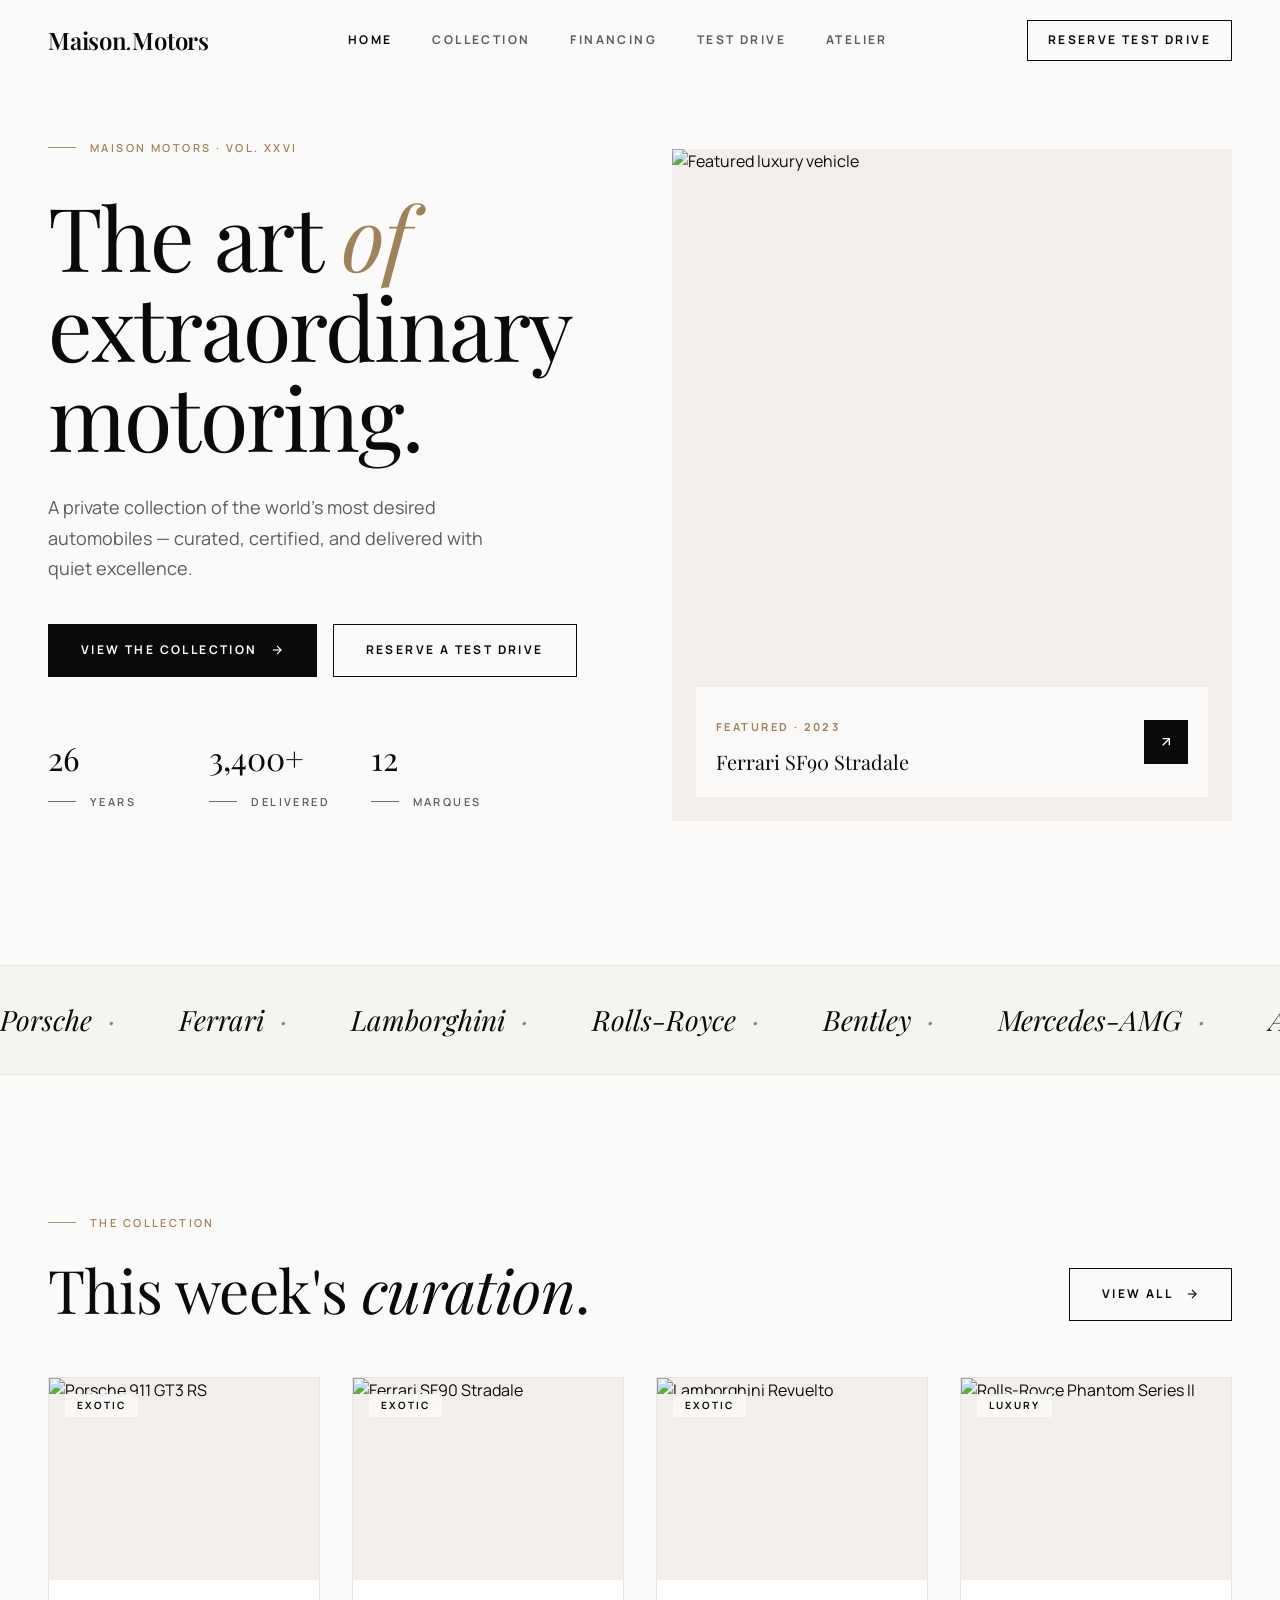
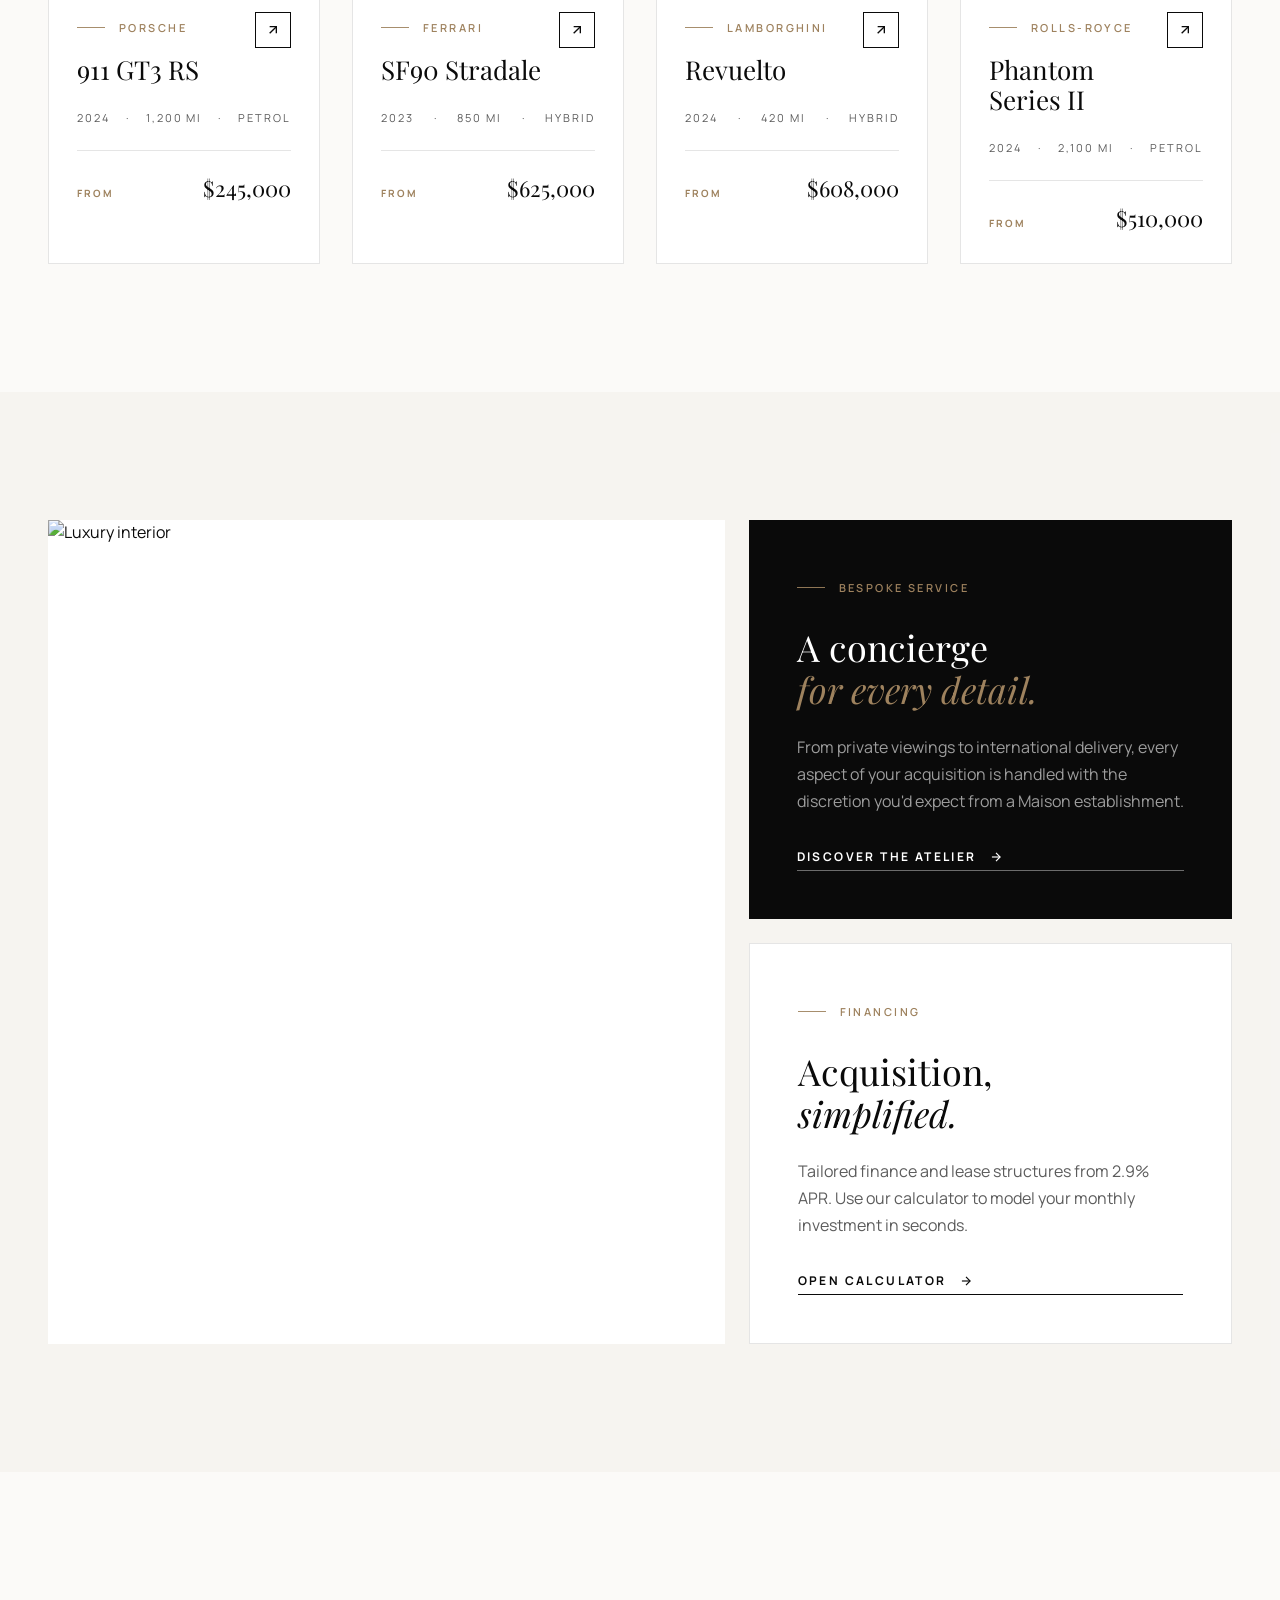
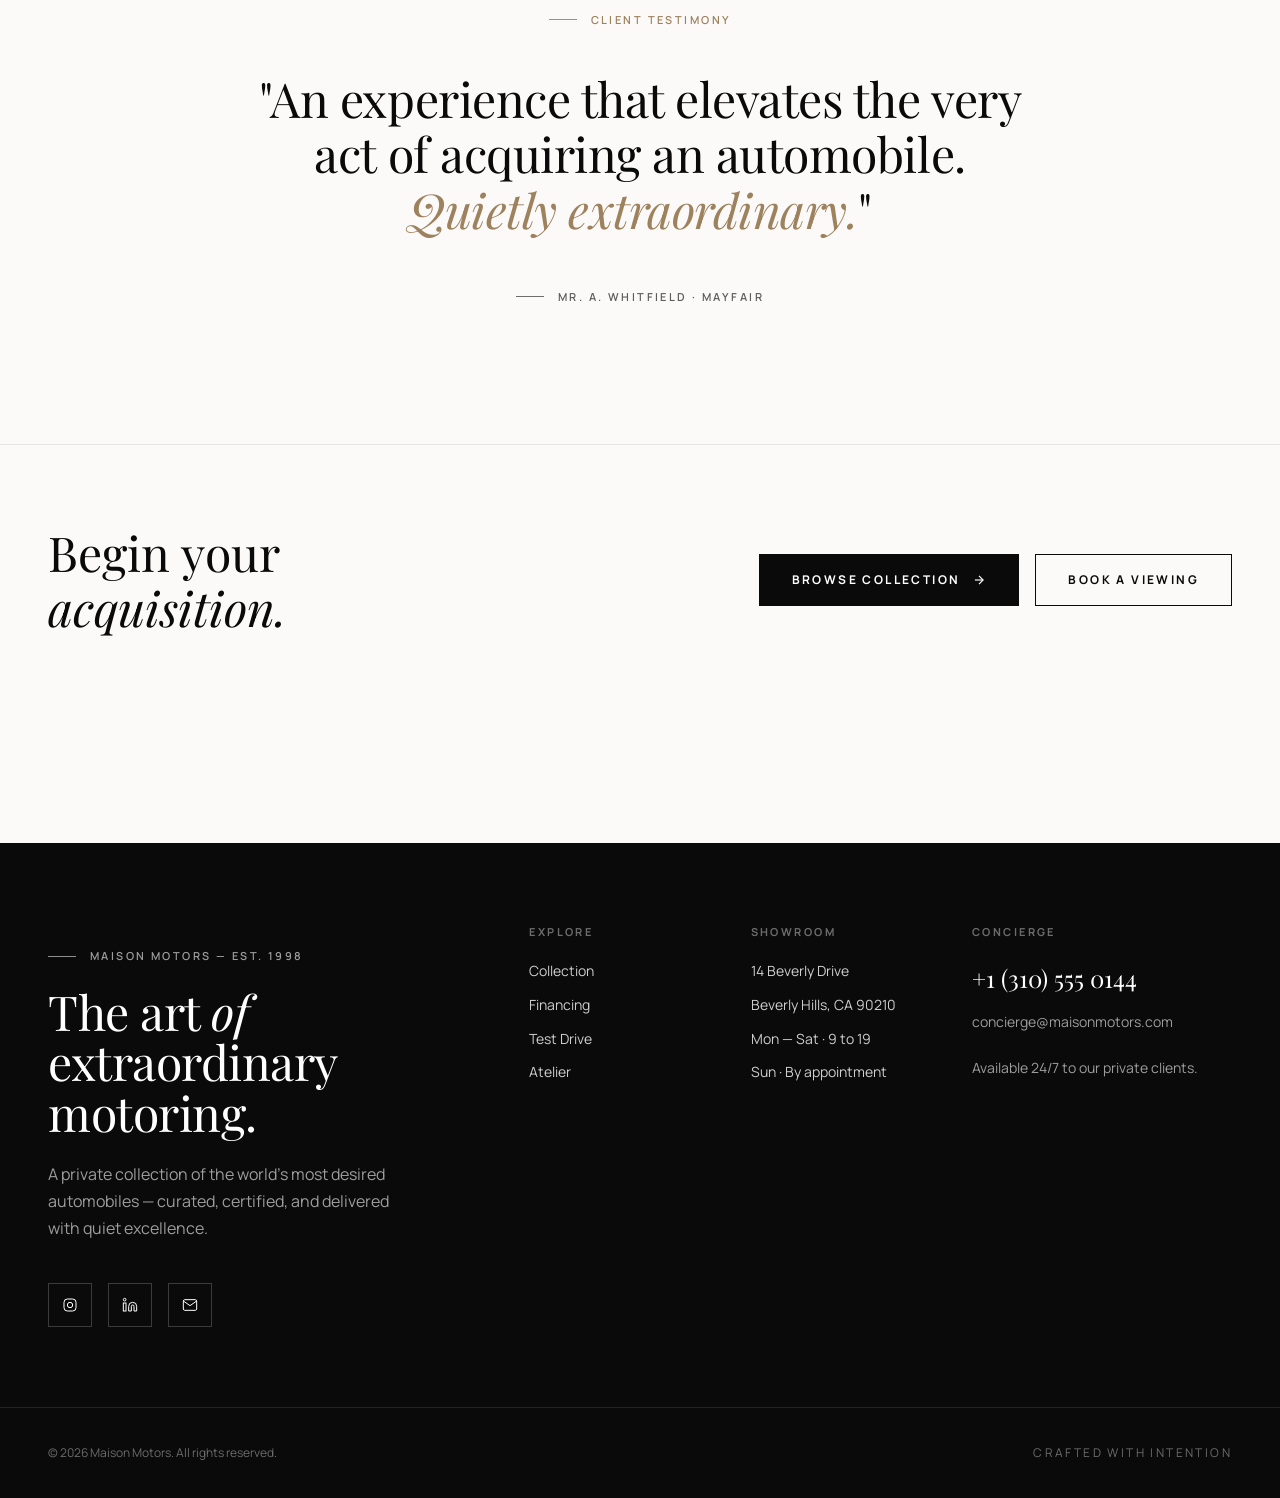
==== index.html @ 7e0abbc5 "First Commit" ====
<!DOCTYPE html>
<html lang="en">
<head>
  <meta charset="UTF-8" />
  <meta name="viewport" content="width=device-width, initial-scale=1.0" />
  <title>Maison Motors — The Art of Extraordinary Motoring</title>
  <meta name="description" content="A private collection of the world's most desired automobiles — curated, certified, and delivered with quiet excellence." />
  <link rel="stylesheet" href="css/common.css" />
  <link rel="stylesheet" href="css/index.css" />
</head>
<body>
  <div id="site-header"></div>

  <main>
    <!-- HERO -->
    <section class="hero">
      <div class="container hero-grid">
        <div class="hero-copy fade-up">
          <p class="overline">Maison Motors · Vol. XXVI</p>
          <h1 class="hero-title">
            The art <span class="italic-em gold">of</span><br />
            extraordinary motoring.
          </h1>
          <p class="hero-lede">
            A private collection of the world's most desired automobiles —
            curated, certified, and delivered with quiet excellence.
          </p>
          <div class="hero-ctas">
            <a href="inventory.html" class="btn btn-primary">
              View The Collection
              <svg class="icon" viewBox="0 0 24 24" fill="none" stroke="currentColor" stroke-width="2"><line x1="5" y1="12" x2="19" y2="12"/><polyline points="12 5 19 12 12 19"/></svg>
            </a>
            <a href="test-drive.html" class="btn btn-secondary">Reserve A Test Drive</a>
          </div>
          <div class="hero-stats">
            <div><p class="stat-num">26</p><p class="overline muted">Years</p></div>
            <div><p class="stat-num">3,400+</p><p class="overline muted">Delivered</p></div>
            <div><p class="stat-num">12</p><p class="overline muted">Marques</p></div>
          </div>
        </div>

        <div class="hero-image fade-up delay-2">
          <img src="https://static.prod-images.emergentagent.com/jobs/6d76a550-a766-4da0-8c9f-1d3a87264e0e/images/db12b4335703f26da9d36a92ace97304d3ba98a1797018edaa51eabf65cd7b14.png" alt="Featured luxury vehicle" />
          <div class="hero-image-card" id="hero-card"><!-- injected by JS --></div>
        </div>
      </div>
    </section>

    <!-- BRAND MARQUEE -->
    <section class="marquee">
      <div class="marquee-track" id="marquee-track"><!-- injected --></div>
    </section>

    <!-- FEATURED COLLECTION -->
    <section class="section featured-section">
      <div class="container">
        <div class="section-head">
          <div>
            <p class="overline">The Collection</p>
            <h2 class="section-title">This week's <span class="italic-em">curation</span>.</h2>
          </div>
          <a href="inventory.html" class="btn btn-secondary">
            View All
            <svg class="icon" viewBox="0 0 24 24" fill="none" stroke="currentColor" stroke-width="2"><line x1="5" y1="12" x2="19" y2="12"/><polyline points="12 5 19 12 12 19"/></svg>
          </a>
        </div>
        <div class="featured-grid" id="featured-grid"><!-- injected --></div>
      </div>
    </section>

    <!-- BENTO -->
    <section class="section bento-section">
      <div class="container bento-grid">
        <div class="bento-image">
          <img src="https://static.prod-images.emergentagent.com/jobs/6d76a550-a766-4da0-8c9f-1d3a87264e0e/images/ef17fe167a96451d044252ddedcc6aec41df928806cc33a6acbf843c86e6b9ea.png" alt="Luxury interior" />
        </div>
        <div class="bento-card-dark">
          <p class="overline gold">Bespoke service</p>
          <h3>A concierge<br><span class="italic-em gold">for every detail.</span></h3>
          <p>From private viewings to international delivery, every aspect of your acquisition is handled with the discretion you'd expect from a Maison establishment.</p>
          <a href="about.html" class="btn-ghost-light">
            Discover the Atelier
            <svg style="width:14px;height:14px" viewBox="0 0 24 24" fill="none" stroke="currentColor" stroke-width="2"><line x1="5" y1="12" x2="19" y2="12"/><polyline points="12 5 19 12 12 19"/></svg>
          </a>
        </div>
        <div class="bento-card-light">
          <p class="overline">Financing</p>
          <h3>Acquisition,<br><span class="italic-em">simplified.</span></h3>
          <p>Tailored finance and lease structures from 2.9% APR. Use our calculator to model your monthly investment in seconds.</p>
          <a href="financing.html" class="btn-ghost-dark">
            Open Calculator
            <svg style="width:14px;height:14px" viewBox="0 0 24 24" fill="none" stroke="currentColor" stroke-width="2"><line x1="5" y1="12" x2="19" y2="12"/><polyline points="12 5 19 12 12 19"/></svg>
          </a>
        </div>
      </div>
    </section>

    <!-- TESTIMONIAL -->
    <section class="section testimonial-section">
      <div class="container testimonial-inner">
        <p class="overline">Client testimony</p>
        <blockquote>
          "An experience that elevates the very act of acquiring an automobile.
          <span class="italic-em gold">Quietly extraordinary.</span>"
        </blockquote>
        <p class="overline muted">Mr. A. Whitfield · Mayfair</p>
      </div>
    </section>

    <!-- CTA BAND -->
    <section class="cta-band">
      <div class="container cta-band-inner">
        <h3 class="cta-title">Begin your<br><span class="italic-em">acquisition.</span></h3>
        <div class="cta-actions">
          <a href="inventory.html" class="btn btn-primary">Browse Collection
            <svg class="icon" viewBox="0 0 24 24" fill="none" stroke="currentColor" stroke-width="2"><line x1="5" y1="12" x2="19" y2="12"/><polyline points="12 5 19 12 12 19"/></svg>
          </a>
          <a href="test-drive.html" class="btn btn-secondary">Book A Viewing</a>
        </div>
      </div>
    </section>
  </main>

  <div id="site-footer"></div>

  <script src="js/data.js"></script>
  <script src="js/common.js"></script>
  <script src="js/index.js"></script>
</body>
</html>
---- css/common.css ----
/* ============================================================
   MAISON MOTORS — common.css
   Shared: reset, typography, header, footer, buttons, cards, toast
   ============================================================ */

@import url('https://fonts.googleapis.com/css2?family=Playfair+Display:ital,wght@0,400;0,600;0,700;0,800;1,400;1,600;1,700&family=Manrope:wght@300;400;500;600;700&display=swap');

:root {
  --bg: #FBFAF8;
  --bg-2: #F2EFEA;
  --ink: #0A0A0A;
  --ink-2: #5C5C5C;
  --muted: #999999;
  --line: #E5E5E5;
  --gold: #9E825E;
  --gold-hover: #836A49;
  --white: #FFFFFF;
}

*, *::before, *::after { box-sizing: border-box; }
html, body { margin: 0; padding: 0; }
html { scroll-behavior: smooth; }

body {
  background: var(--bg);
  color: var(--ink);
  font-family: 'Manrope', system-ui, -apple-system, sans-serif;
  font-size: 16px;
  line-height: 1.55;
  -webkit-font-smoothing: antialiased;
  -moz-osx-font-smoothing: grayscale;
  min-height: 100vh;
}

img { max-width: 100%; display: block; }
a { color: inherit; text-decoration: none; }
button { font-family: inherit; cursor: pointer; border: 0; background: none; }
input, select, textarea { font-family: inherit; }

::selection { background: var(--ink); color: var(--bg); }

/* ---------- Typography helpers ---------- */
.font-display { font-family: 'Playfair Display', Georgia, serif; }
.italic-em { font-style: italic; font-weight: 400; }
.gold { color: var(--gold); }
.overline {
  display: inline-flex;
  align-items: center;
  gap: 14px;
  font-size: 11px;
  font-weight: 600;
  letter-spacing: 0.22em;
  text-transform: uppercase;
  color: var(--gold);
}
.overline::before {
  content: "";
  display: inline-block;
  width: 28px;
  height: 1px;
  background: currentColor;
  flex-shrink: 0;
  opacity: 0.9;
}
.overline.muted { color: var(--ink-2); }
.overline.no-rule::before { display: none; }

/* ---------- Layout container ---------- */
.container {
  max-width: 1280px;
  margin: 0 auto;
  padding: 0 24px;
}
@media (min-width: 640px) { .container { padding: 0 40px; } }
@media (min-width: 1024px) { .container { padding: 0 48px; } }

main {
  padding-top: 80px;
  min-height: calc(100vh - 80px);
}

/* ---------- Buttons ---------- */
.btn {
  display: inline-flex;
  align-items: center;
  justify-content: center;
  gap: 12px;
  padding: 16px 32px;
  font-size: 12px;
  font-weight: 700;
  text-transform: uppercase;
  letter-spacing: 0.2em;
  border: 1px solid var(--ink);
  border-radius: 0;
  transition: all 0.4s cubic-bezier(0.16, 1, 0.3, 1);
  cursor: pointer;
}
.btn-primary {
  background: var(--ink);
  color: #fff;
}
.btn-primary:hover {
  background: #1A1A1A;
  transform: translateY(-2px);
}
.btn-secondary {
  background: transparent;
  color: var(--ink);
}
.btn-secondary:hover {
  background: var(--ink);
  color: #fff;
}
.btn-ghost-light {
  display: inline-flex;
  align-items: center;
  gap: 12px;
  font-size: 12px;
  font-weight: 700;
  text-transform: uppercase;
  letter-spacing: 0.2em;
  border-bottom: 1px solid rgba(255,255,255,0.4);
  padding-bottom: 4px;
  color: #fff;
  transition: all 0.4s ease;
}
.btn-ghost-light:hover { border-color: var(--gold); color: var(--gold); }
.btn-ghost-dark {
  display: inline-flex;
  align-items: center;
  gap: 12px;
  font-size: 12px;
  font-weight: 700;
  text-transform: uppercase;
  letter-spacing: 0.2em;
  border-bottom: 1px solid var(--ink);
  padding-bottom: 4px;
  transition: all 0.4s ease;
}
.btn-ghost-dark:hover { color: var(--gold); border-color: var(--gold); }
.btn .icon { width: 14px; height: 14px; }
.btn-block { width: 100%; }

/* ---------- Header ---------- */
.site-header {
  position: fixed;
  top: 0; left: 0; right: 0;
  z-index: 50;
  transition: all 0.5s ease;
  background: transparent;
}
.site-header.scrolled {
  background: rgba(251, 250, 248, 0.85);
  backdrop-filter: blur(20px);
  -webkit-backdrop-filter: blur(20px);
  border-bottom: 1px solid var(--line);
}
.header-inner {
  max-width: 1280px;
  margin: 0 auto;
  padding: 20px 24px;
  display: flex;
  align-items: center;
  justify-content: space-between;
}
@media (min-width: 640px) { .header-inner { padding: 20px 40px; } }
@media (min-width: 1024px) { .header-inner { padding: 20px 48px; } }
.brand {
  font-family: 'Playfair Display', serif;
  font-size: 24px;
  font-weight: 600;
  letter-spacing: -0.01em;
  color: var(--ink);
}
.brand .dot { font-style: italic; font-weight: 400; }
.nav {
  display: none;
  align-items: center;
  gap: 40px;
}
@media (min-width: 1024px) { .nav { display: flex; } }
.nav a {
  font-size: 12px;
  font-weight: 700;
  text-transform: uppercase;
  letter-spacing: 0.2em;
  color: var(--ink-2);
  transition: color 0.3s ease;
}
.nav a:hover, .nav a.active { color: var(--ink); }
.header-actions { display: flex; align-items: center; gap: 16px; }
.header-cta {
  display: none;
  font-size: 12px;
  font-weight: 700;
  text-transform: uppercase;
  letter-spacing: 0.2em;
  border: 1px solid var(--ink);
  padding: 10px 20px;
  color: var(--ink);
  transition: all 0.4s ease;
}
.header-cta:hover { background: var(--ink); color: #fff; }
@media (min-width: 768px) { .header-cta { display: inline-flex; } }
.menu-toggle {
  display: inline-flex;
  align-items: center;
  justify-content: center;
  width: 40px; height: 40px;
  color: var(--ink);
}
@media (min-width: 1024px) { .menu-toggle { display: none; } }
.menu-toggle svg { width: 22px; height: 22px; }

/* mobile drawer */
.mobile-drawer {
  max-height: 0;
  overflow: hidden;
  transition: max-height 0.5s ease;
  background: var(--bg);
}
.mobile-drawer.open { max-height: 400px; border-top: 1px solid var(--line); }
.mobile-drawer .nav-mobile {
  padding: 24px;
  display: flex;
  flex-direction: column;
  gap: 20px;
}
.mobile-drawer .nav-mobile a {
  font-size: 13px;
  font-weight: 700;
  text-transform: uppercase;
  letter-spacing: 0.2em;
  color: var(--ink-2);
}
.mobile-drawer .nav-mobile a.active { color: var(--ink); }

/* ---------- Footer ---------- */
.site-footer {
  background: var(--ink);
  color: #fff;
  margin-top: 128px;
}
.footer-grid {
  max-width: 1280px;
  margin: 0 auto;
  padding: 80px 24px;
  display: grid;
  grid-template-columns: 1fr;
  gap: 48px;
}
@media (min-width: 640px) { .footer-grid { padding: 80px 40px; } }
@media (min-width: 1024px) {
  .footer-grid {
    grid-template-columns: 5fr 2fr 2fr 3fr;
    padding: 80px 48px;
    gap: 48px;
  }
}
.footer-brand h3 {
  font-family: 'Playfair Display', serif;
  font-size: clamp(32px, 4vw, 48px);
  margin: 20px 0 0;
  line-height: 1.05;
  font-weight: 400;
  letter-spacing: -0.01em;
}
.footer-brand p {
  color: rgba(255,255,255,0.6);
  margin: 24px 0 0;
  max-width: 360px;
  line-height: 1.7;
}
.socials { display: flex; gap: 16px; margin-top: 40px; }
.social {
  width: 44px; height: 44px;
  border: 1px solid rgba(255,255,255,0.2);
  display: inline-flex; align-items: center; justify-content: center;
  transition: all 0.4s ease;
  color: #fff;
}
.social:hover { background: #fff; color: var(--ink); }
.social svg { width: 16px; height: 16px; }
.footer-col p.label {
  font-size: 11px; font-weight: 700;
  text-transform: uppercase; letter-spacing: 0.22em;
  color: rgba(255,255,255,0.4);
  margin: 0 0 20px;
}
.footer-col ul { list-style: none; padding: 0; margin: 0; display: flex; flex-direction: column; gap: 12px; font-size: 14px; color: rgba(255,255,255,0.8); }
.footer-col ul a:hover { color: var(--gold); }
.footer-concierge .number {
  font-family: 'Playfair Display', serif;
  font-size: 24px;
  margin: 20px 0 8px;
  font-weight: 400;
}
.footer-concierge .email { color: rgba(255,255,255,0.6); font-size: 14px; }
.footer-concierge .note { color: rgba(255,255,255,0.6); font-size: 14px; margin-top: 24px; }
.footer-bottom {
  border-top: 1px solid rgba(255,255,255,0.1);
}
.footer-bottom .inner {
  max-width: 1280px;
  margin: 0 auto;
  padding: 24px 24px;
  display: flex; flex-direction: column; align-items: center;
  gap: 12px;
  font-size: 12px; color: rgba(255,255,255,0.4);
}
@media (min-width: 768px) {
  .footer-bottom .inner { flex-direction: row; justify-content: space-between; padding: 24px 48px; }
}
.footer-bottom .upper { letter-spacing: 0.2em; text-transform: uppercase; }

/* ---------- Vehicle card (used on home + inventory + related) ---------- */
.v-card {
  display: block;
  background: #fff;
  border: 1px solid var(--line);
  transition: all 0.5s ease;
  color: var(--ink);
}
.v-card:hover { border-color: var(--ink); }
.v-card .img-wrap {
  position: relative;
  overflow: hidden;
  aspect-ratio: 4/3;
  background: var(--bg-2);
}
.v-card .img-wrap img {
  width: 100%; height: 100%;
  object-fit: cover;
  transition: transform 0.7s cubic-bezier(0.16,1,0.3,1);
}
.v-card:hover .img-wrap img { transform: scale(1.05); }
.v-card .tier-tag {
  position: absolute; top: 16px; left: 16px;
  background: rgba(251,250,248,0.9);
  backdrop-filter: blur(8px);
  padding: 4px 12px;
  font-size: 10px; font-weight: 700;
  letter-spacing: 0.2em; text-transform: uppercase;
  color: var(--ink);
}
.v-card .body { padding: 24px; }
@media (min-width: 640px) { .v-card .body { padding: 28px; } }
.v-card .top-row { display: flex; justify-content: space-between; align-items: flex-start; gap: 16px; }
.v-card .name {
  font-family: 'Playfair Display', serif;
  font-size: 24px;
  margin: 8px 0 0;
  line-height: 1.15;
  font-weight: 400;
}
@media (min-width: 640px) { .v-card .name { font-size: 26px; } }
.v-card .arrow-btn {
  width: 36px; height: 36px;
  border: 1px solid var(--ink);
  display: inline-flex; align-items: center; justify-content: center;
  flex-shrink: 0; margin-top: 4px;
  transition: all 0.4s ease;
}
.v-card .arrow-btn svg { width: 16px; height: 16px; }
.v-card:hover .arrow-btn { background: var(--ink); color: #fff; }
.v-card .meta {
  margin-top: 24px;
  display: flex; align-items: center; justify-content: space-between;
  font-size: 11px; text-transform: uppercase; letter-spacing: 0.18em;
  color: var(--ink-2);
}
.v-card .price-row {
  margin-top: 24px; padding-top: 20px;
  border-top: 1px solid var(--line);
  display: flex; align-items: baseline; justify-content: space-between;
}
.v-card .price-row .from {
  font-size: 10px; font-weight: 700;
  letter-spacing: 0.2em; text-transform: uppercase;
  color: var(--gold);
}
.v-card .price-row .price {
  font-family: 'Playfair Display', serif;
  font-size: 22px; color: var(--ink);
  font-weight: 400;
}

/* ---------- Toast (custom sonner-like) ---------- */
.toasts {
  position: fixed;
  right: 24px; bottom: 24px;
  z-index: 9999;
  display: flex; flex-direction: column; gap: 12px;
  pointer-events: none;
}
.toast {
  background: var(--ink);
  color: #fff;
  border: 1px solid var(--ink);
  padding: 16px 20px;
  font-size: 14px;
  letter-spacing: 0.02em;
  min-width: 280px;
  max-width: 380px;
  box-shadow: 0 18px 40px rgba(10,10,10,0.18);
  pointer-events: auto;
  animation: toastIn 0.45s cubic-bezier(0.16,1,0.3,1);
  display: flex; gap: 12px; align-items: flex-start;
}
.toast.error { background: #1A1A1A; border-color: #B23A3A; }
.toast .dot {
  width: 8px; height: 8px;
  background: var(--gold);
  margin-top: 7px;
  flex-shrink: 0;
}
.toast.error .dot { background: #E25656; }
.toast.leaving { animation: toastOut 0.35s ease forwards; }
@keyframes toastIn { from { transform: translateY(20px); opacity: 0; } to { transform: translateY(0); opacity: 1; } }
@keyframes toastOut { to { transform: translateY(20px); opacity: 0; } }

/* ---------- Animations ---------- */
.fade-up { animation: fadeUp 0.9s cubic-bezier(0.16,1,0.3,1) both; }
.fade-up.delay-1 { animation-delay: 0.15s; }
.fade-up.delay-2 { animation-delay: 0.3s; }
@keyframes fadeUp { from { opacity: 0; transform: translateY(24px); } to { opacity: 1; transform: translateY(0); } }

/* ---------- Form atoms ---------- */
.field { display: flex; flex-direction: column; gap: 4px; }
.field label {
  font-size: 10px; font-weight: 700;
  letter-spacing: 0.22em; text-transform: uppercase;
  color: var(--ink-2);
  margin-bottom: 4px;
}
.field input[type="text"],
.field input[type="email"],
.field input[type="tel"],
.field input[type="date"],
.field select,
.field textarea {
  width: 100%;
  background: transparent;
  border: 0;
  border-bottom: 2px solid var(--line);
  border-radius: 0;
  padding: 0 0 14px;
  height: 56px;
  font-size: 18px;
  font-weight: 500;
  color: var(--ink);
  outline: none;
  transition: border-color 0.3s ease;
  appearance: none;
  -webkit-appearance: none;
}
.field textarea { height: auto; min-height: 84px; resize: vertical; padding-top: 14px; }
.field input:focus,
.field select:focus,
.field textarea:focus { border-bottom-color: var(--ink); }
.field input::placeholder, .field textarea::placeholder { color: var(--muted); }
.field select {
  background-image: url("data:image/svg+xml;utf8,<svg xmlns='http://www.w3.org/2000/svg' width='14' height='14' viewBox='0 0 24 24' fill='none' stroke='%230A0A0A' stroke-width='2'><polyline points='6 9 12 15 18 9'/></svg>");
  background-repeat: no-repeat;
  background-position: right 4px center;
  padding-right: 30px;
  cursor: pointer;
}

/* ---------- Marquee (used on home) ---------- */
.marquee {
  border-top: 1px solid var(--line);
  border-bottom: 1px solid var(--line);
  background: rgba(242,239,234,0.5);
  padding: 32px 0;
  overflow: hidden;
}
.marquee-track {
  display: flex;
  gap: 64px;
  animation: scroll 40s linear infinite;
  width: max-content;
}
.marquee-track span {
  font-family: 'Playfair Display', serif;
  font-style: italic;
  font-size: 28px;
  color: var(--ink);
  white-space: nowrap;
}
.marquee-track span .sep { color: var(--gold); margin-left: 16px; }
@keyframes scroll { from { transform: translateX(0); } to { transform: translateX(-50%); } }

/* utility */
.no-scrollbar::-webkit-scrollbar { display: none; }
.no-scrollbar { scrollbar-width: none; }
.sr-only {
  position: absolute; width: 1px; height: 1px; padding: 0; margin: -1px;
  overflow: hidden; clip: rect(0,0,0,0); white-space: nowrap; border: 0;
}
---- css/index.css ----
/* ============================================================
   index.css — Home page only
   ============================================================ */

.section { padding: 96px 0; }
@media (min-width: 640px) { .section { padding: 128px 0; } }

.section-head {
  display: flex;
  flex-direction: column;
  gap: 32px;
  margin-bottom: 56px;
}
@media (min-width: 1024px) {
  .section-head { flex-direction: row; align-items: flex-end; justify-content: space-between; }
}
.section-title {
  font-family: 'Playfair Display', serif;
  font-size: clamp(36px, 5vw, 60px);
  margin: 16px 0 0;
  line-height: 1.05;
  letter-spacing: -0.01em;
  font-weight: 400;
}

/* HERO */
.hero { padding: 48px 0 80px; }
@media (min-width: 640px) { .hero { padding: 48px 0 112px; } }
@media (min-width: 1024px) { .hero { padding: 48px 0 144px; } }

.hero-grid {
  display: grid;
  grid-template-columns: 1fr;
  gap: 40px;
  align-items: end;
}
@media (min-width: 1024px) {
  .hero-grid { grid-template-columns: 6fr 6fr; gap: 64px; }
}

.hero-title {
  font-family: 'Playfair Display', serif;
  font-size: clamp(44px, 7vw, 88px);
  line-height: 1.02;
  letter-spacing: -0.02em;
  margin: 24px 0 0;
  font-weight: 400;
}
.hero-lede {
  margin: 32px 0 0;
  font-size: 18px;
  color: var(--ink-2);
  max-width: 460px;
  line-height: 1.7;
}
.hero-ctas {
  display: flex;
  flex-wrap: wrap;
  gap: 16px;
  margin-top: 40px;
}
.hero-stats {
  margin-top: 56px;
  display: grid;
  grid-template-columns: repeat(3, 1fr);
  gap: 24px;
  max-width: 460px;
}
.stat-num {
  font-family: 'Playfair Display', serif;
  font-size: 32px;
  margin: 0;
  font-weight: 400;
}

.hero-image {
  position: relative;
  aspect-ratio: 5/6;
  overflow: hidden;
  background: var(--bg-2);
}
.hero-image > img {
  width: 100%; height: 100%;
  object-fit: cover;
}
.hero-image-card {
  position: absolute;
  bottom: 24px; left: 24px; right: 24px;
  background: rgba(251,250,248,0.92);
  backdrop-filter: blur(20px);
  -webkit-backdrop-filter: blur(20px);
  padding: 20px;
  display: flex;
  align-items: center;
  justify-content: space-between;
  gap: 16px;
}
.hero-image-card .ovl { font-size: 11px; font-weight: 700; letter-spacing: 0.22em; text-transform: uppercase; color: var(--gold); }
.hero-image-card .name { font-family: 'Playfair Display', serif; font-size: 20px; margin: 4px 0 0; font-weight: 400; }
.hero-image-card a {
  width: 44px; height: 44px;
  background: var(--ink); color: #fff;
  display: inline-flex; align-items: center; justify-content: center;
  transition: background 0.4s ease;
}
.hero-image-card a:hover { background: var(--gold); }
.hero-image-card a svg { width: 16px; height: 16px; }

/* FEATURED GRID */
.featured-grid {
  display: grid;
  grid-template-columns: 1fr;
  gap: 24px;
}
@media (min-width: 640px) { .featured-grid { grid-template-columns: 1fr 1fr; } }
@media (min-width: 1024px) { .featured-grid { grid-template-columns: repeat(4, 1fr); gap: 32px; } }

/* BENTO */
.bento-section { background: rgba(242,239,234,0.5); }
.bento-grid {
  display: grid;
  grid-template-columns: 1fr;
  gap: 24px;
}
@media (min-width: 1024px) {
  .bento-grid {
    grid-template-columns: 7fr 5fr;
    grid-auto-rows: minmax(260px, auto);
  }
  .bento-image { grid-row: 1 / span 2; }
}
.bento-image {
  aspect-ratio: 4/3;
  overflow: hidden;
  background: #fff;
}
@media (min-width: 1024px) { .bento-image { aspect-ratio: auto; height: 100%; } }
.bento-image img { width: 100%; height: 100%; object-fit: cover; }

.bento-card-dark, .bento-card-light {
  padding: 40px;
  display: flex; flex-direction: column; justify-content: center;
}
@media (min-width: 1024px) { .bento-card-dark, .bento-card-light { padding: 48px; } }
.bento-card-dark {
  background: var(--ink); color: #fff;
}
.bento-card-dark h3, .bento-card-light h3 {
  font-family: 'Playfair Display', serif;
  font-size: clamp(28px, 3vw, 36px);
  margin: 20px 0 0;
  line-height: 1.15;
  font-weight: 400;
}
.bento-card-dark p:not(.overline) { color: rgba(255,255,255,0.6); margin: 24px 0 32px; line-height: 1.7; }
.bento-card-light { background: #fff; border: 1px solid var(--line); }
.bento-card-light p:not(.overline) { color: var(--ink-2); margin: 24px 0 32px; line-height: 1.7; }

/* TESTIMONIAL */
.testimonial-inner { max-width: 880px; margin: 0 auto; text-align: center; }
.testimonial-inner blockquote {
  font-family: 'Playfair Display', serif;
  font-size: clamp(28px, 4vw, 48px);
  line-height: 1.15;
  letter-spacing: -0.01em;
  margin: 32px 0 40px;
  font-weight: 400;
}

/* CTA BAND */
.cta-band { border-top: 1px solid var(--line); padding: 80px 0; }
.cta-band-inner {
  display: flex;
  flex-direction: column;
  gap: 32px;
  align-items: flex-start;
}
@media (min-width: 1024px) {
  .cta-band-inner { flex-direction: row; align-items: center; justify-content: space-between; }
}
.cta-title {
  font-family: 'Playfair Display', serif;
  font-size: clamp(28px, 4vw, 48px);
  line-height: 1.15;
  margin: 0;
  font-weight: 400;
}
.cta-actions { display: flex; flex-wrap: wrap; gap: 16px; }
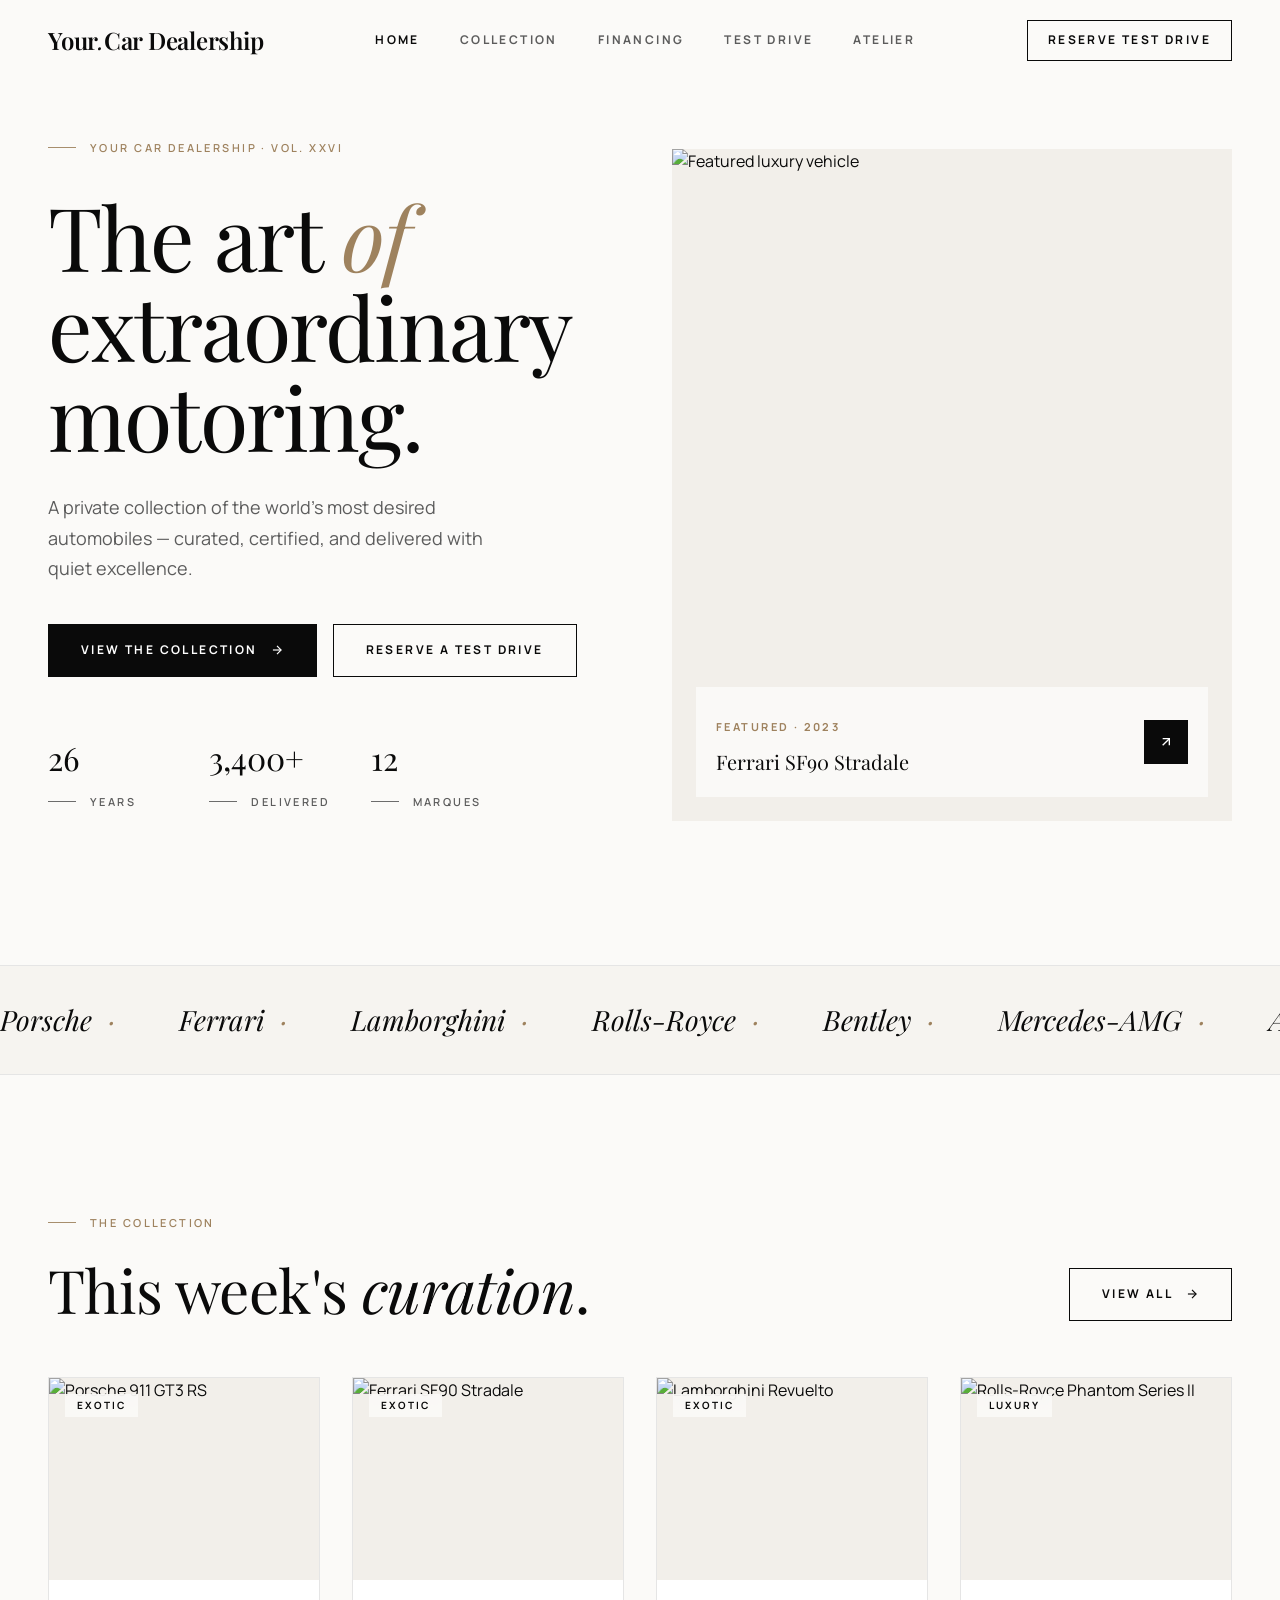
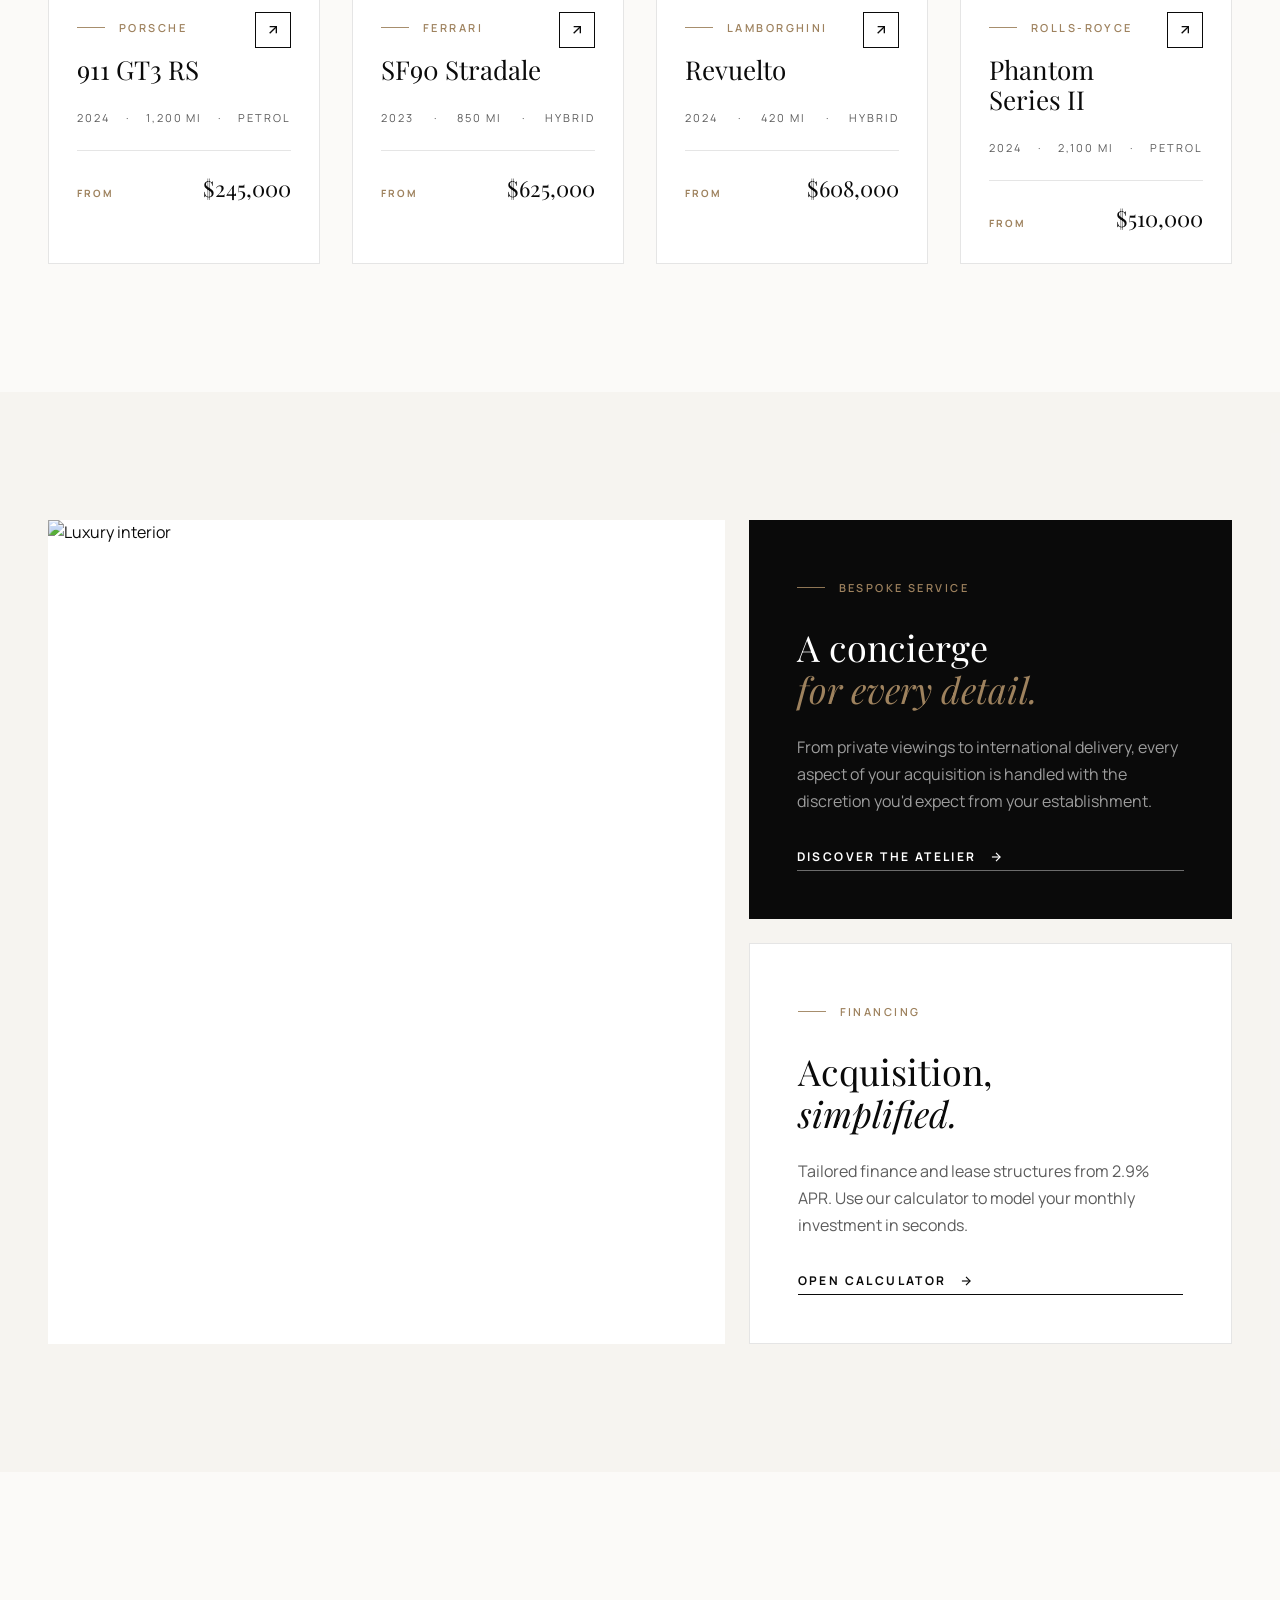
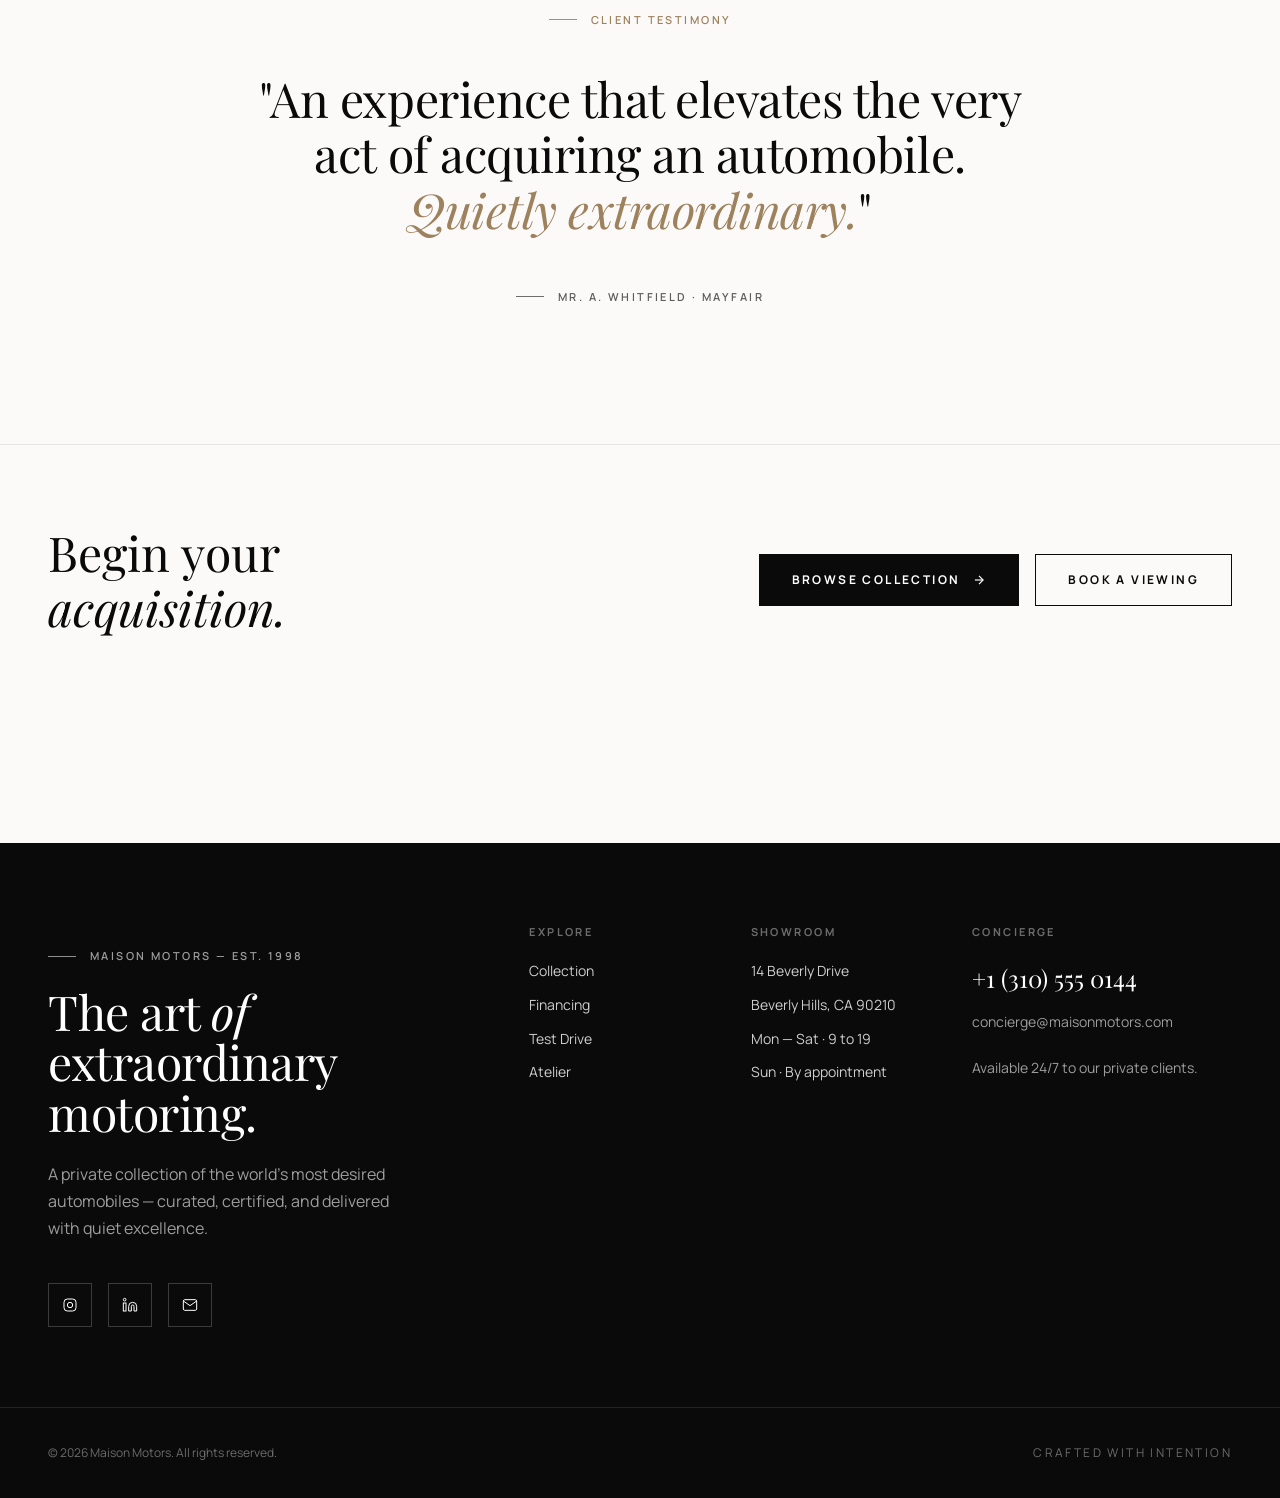
==== commit 74bf3bb6: "personilizing changes" ====
--- a/index.html
+++ b/index.html
@@ -3,7 +3,7 @@
 <head>
   <meta charset="UTF-8" />
   <meta name="viewport" content="width=device-width, initial-scale=1.0" />
-  <title>Maison Motors — The Art of Extraordinary Motoring</title>
+  <title>Your Car Dealership — The Art of Extraordinary Motoring</title>
   <meta name="description" content="A private collection of the world's most desired automobiles — curated, certified, and delivered with quiet excellence." />
   <link rel="stylesheet" href="css/common.css" />
   <link rel="stylesheet" href="css/index.css" />
@@ -16,7 +16,7 @@
     <section class="hero">
       <div class="container hero-grid">
         <div class="hero-copy fade-up">
-          <p class="overline">Maison Motors · Vol. XXVI</p>
+          <p class="overline">Your Car Dealership · Vol. XXVI</p>
           <h1 class="hero-title">
             The art <span class="italic-em gold">of</span><br />
             extraordinary motoring.
@@ -77,7 +77,7 @@
         <div class="bento-card-dark">
           <p class="overline gold">Bespoke service</p>
           <h3>A concierge<br><span class="italic-em gold">for every detail.</span></h3>
-          <p>From private viewings to international delivery, every aspect of your acquisition is handled with the discretion you'd expect from a Maison establishment.</p>
+          <p>From private viewings to international delivery, every aspect of your acquisition is handled with the discretion you'd expect from your establishment.</p>
           <a href="about.html" class="btn-ghost-light">
             Discover the Atelier
             <svg style="width:14px;height:14px" viewBox="0 0 24 24" fill="none" stroke="currentColor" stroke-width="2"><line x1="5" y1="12" x2="19" y2="12"/><polyline points="12 5 19 12 12 19"/></svg>
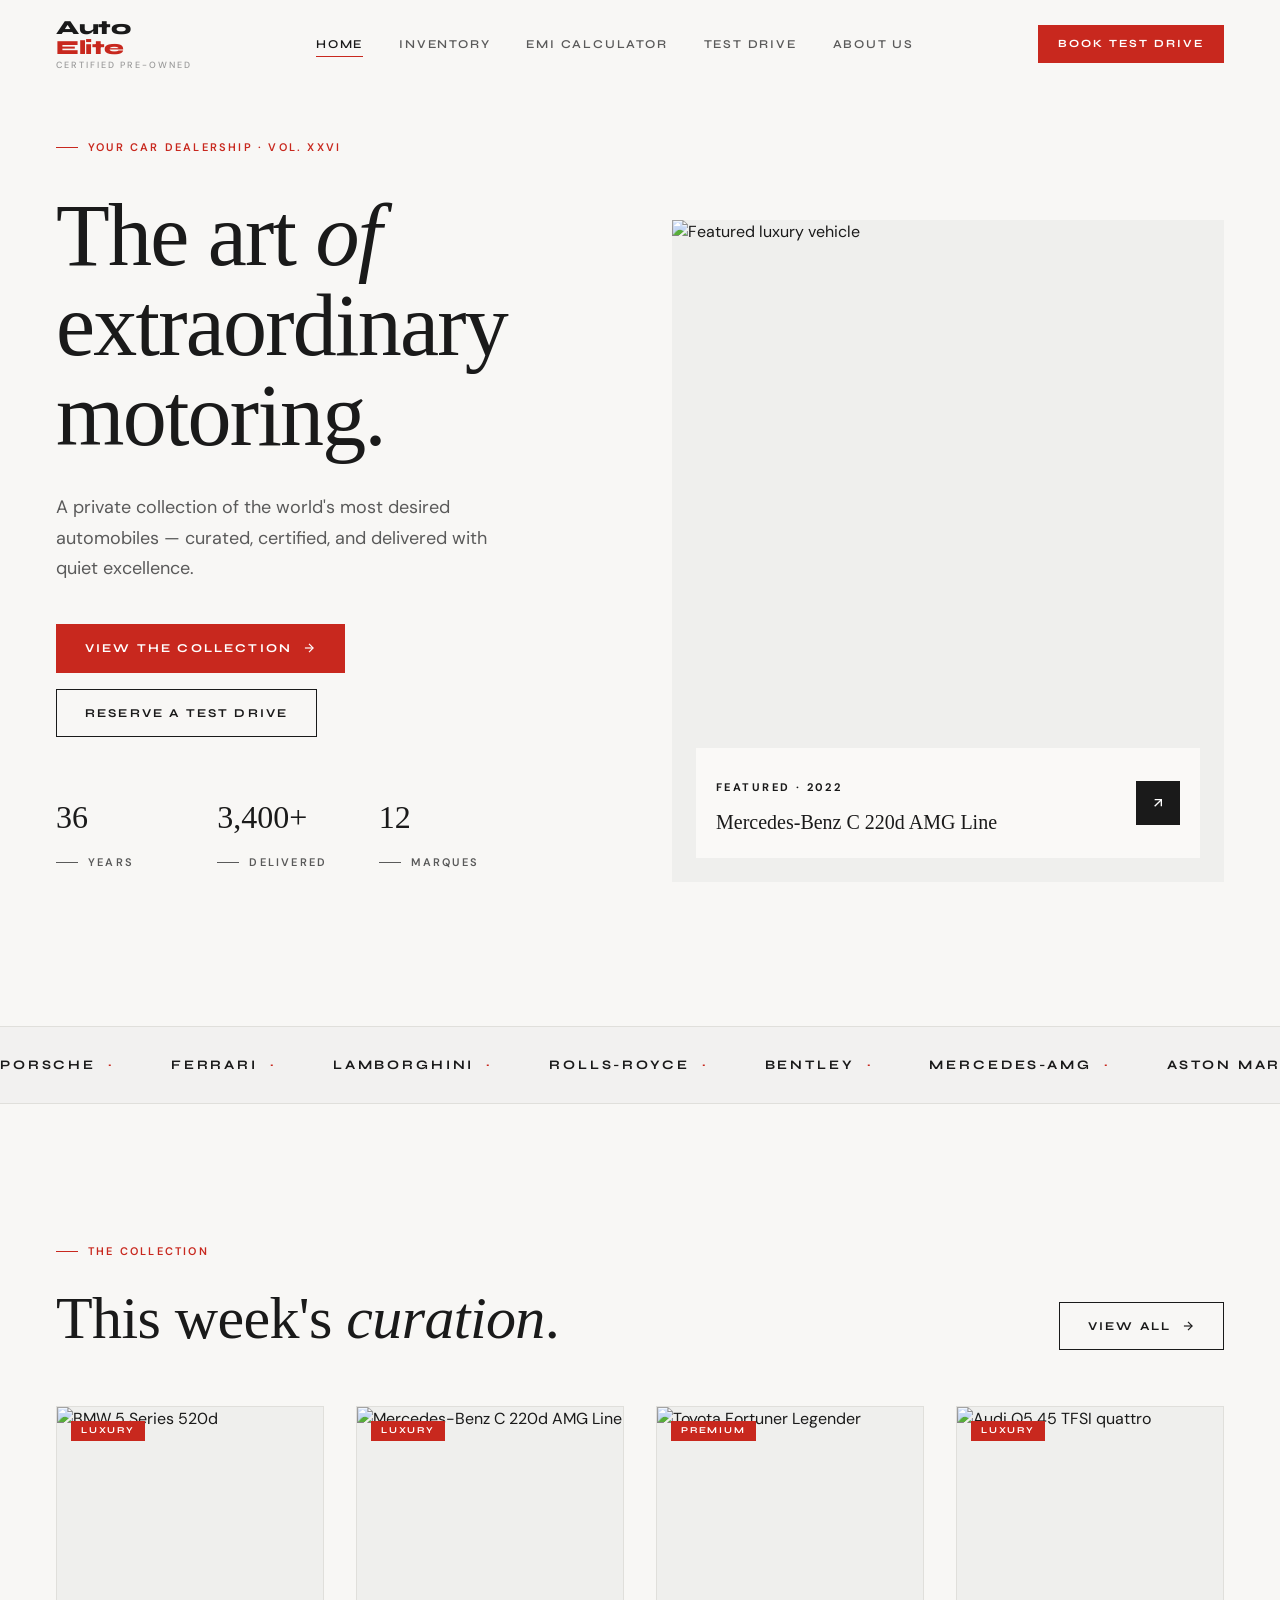
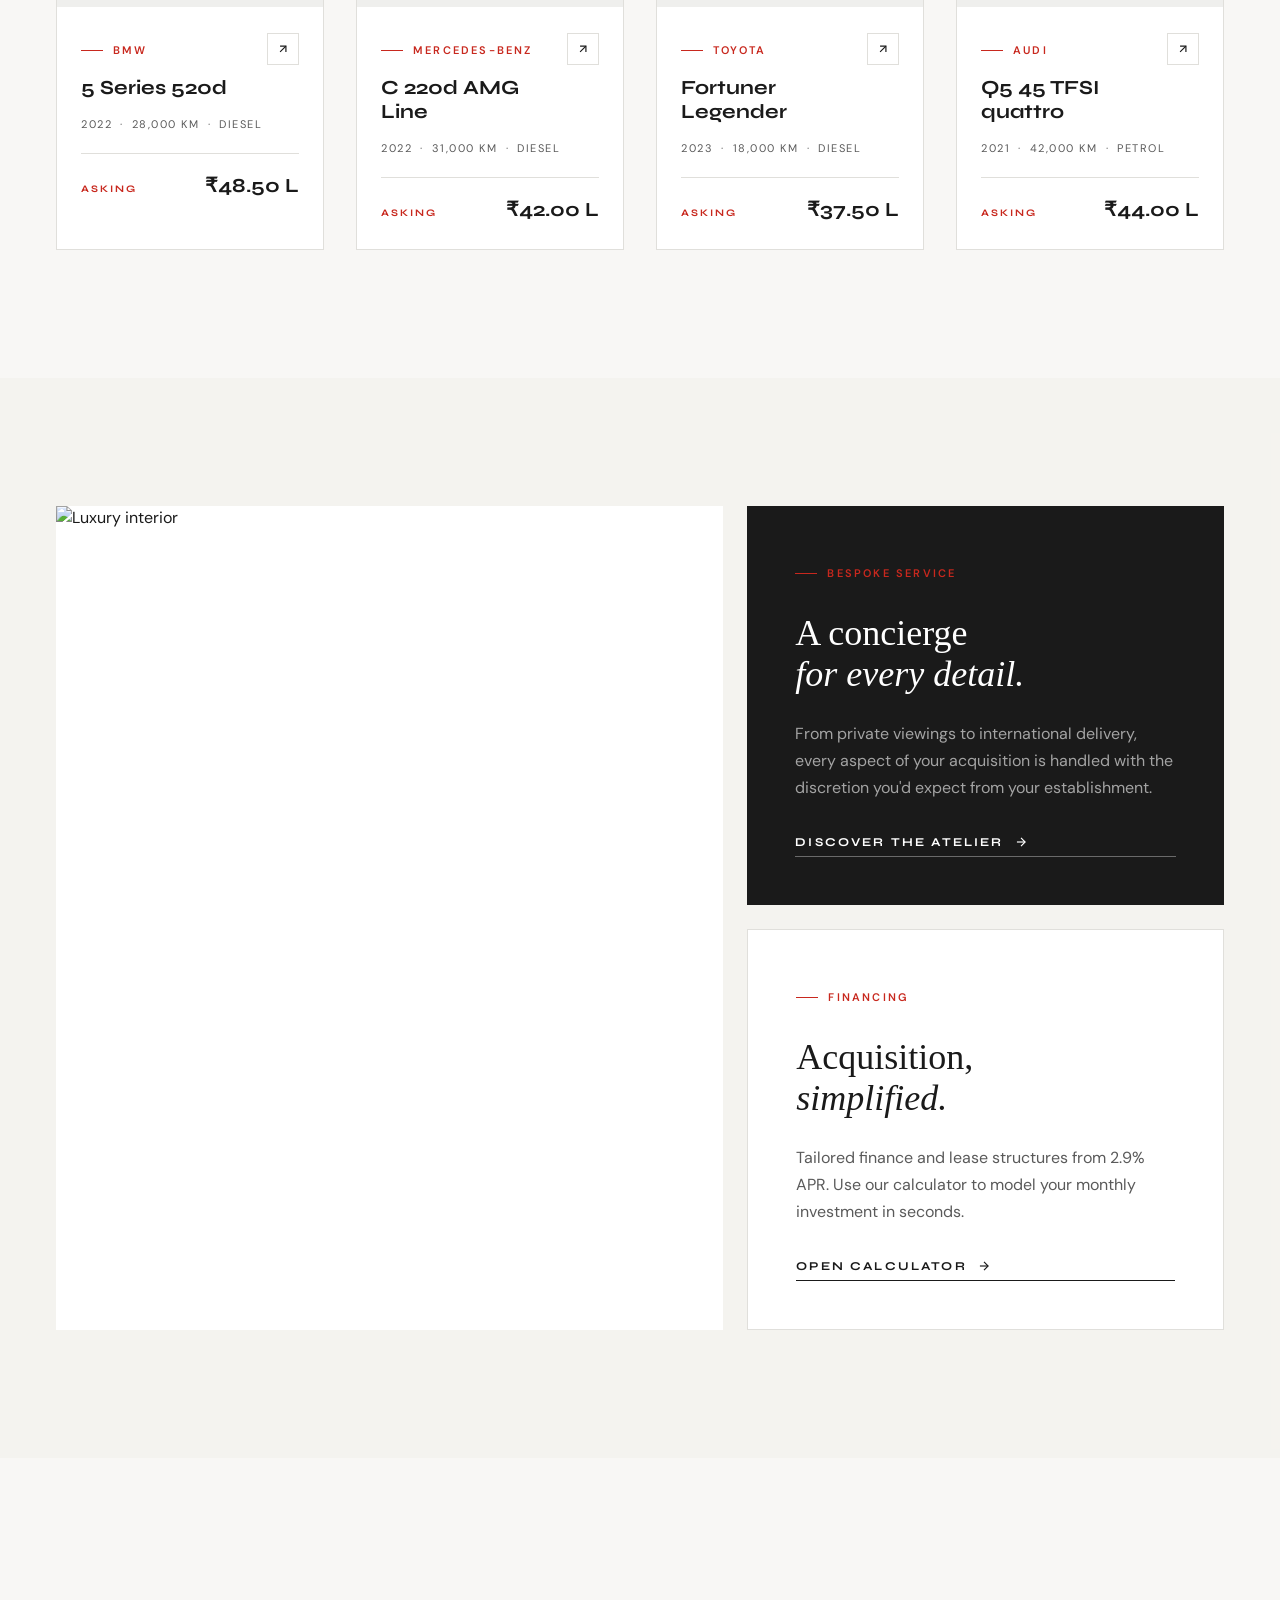
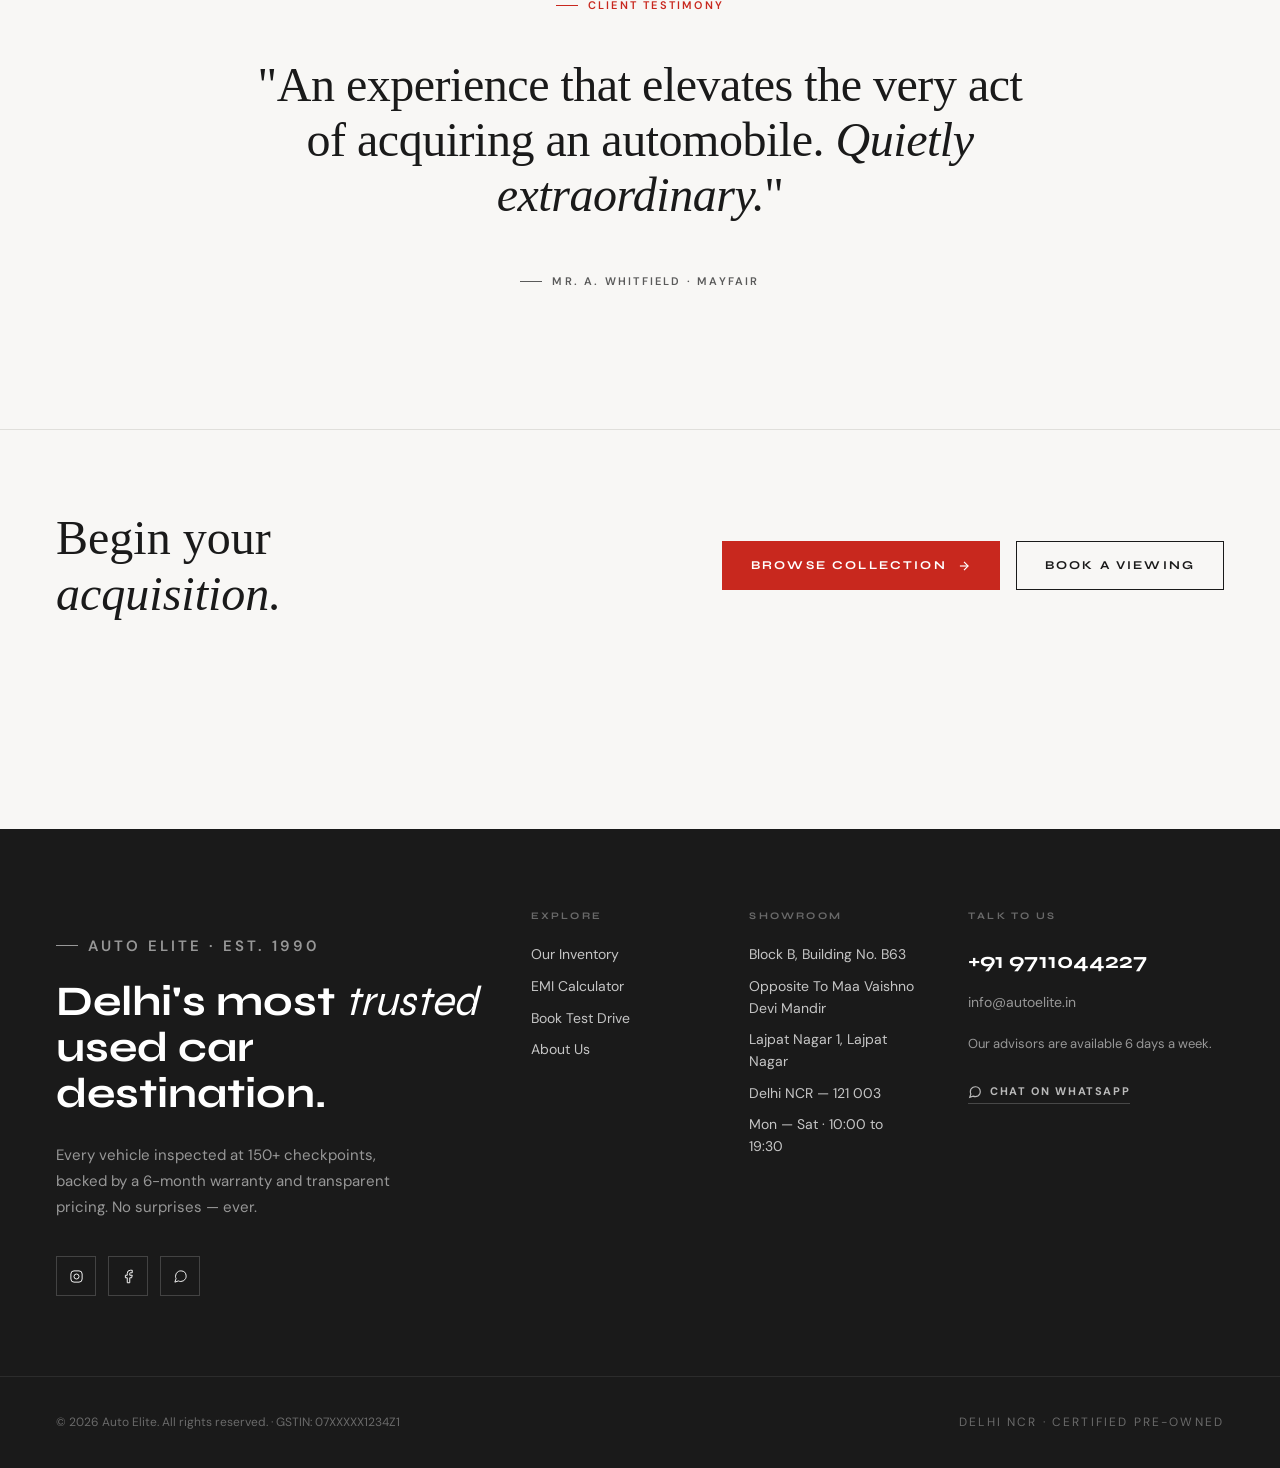
==== commit 30544302: "putting the right years" ====
--- a/index.html
+++ b/index.html
@@ -33,7 +33,7 @@
             <a href="test-drive.html" class="btn btn-secondary">Reserve A Test Drive</a>
           </div>
           <div class="hero-stats">
-            <div><p class="stat-num">26</p><p class="overline muted">Years</p></div>
+            <div><p class="stat-num">36</p><p class="overline muted">Years</p></div>
             <div><p class="stat-num">3,400+</p><p class="overline muted">Delivered</p></div>
             <div><p class="stat-num">12</p><p class="overline muted">Marques</p></div>
           </div>
--- a/css/common.css
+++ b/css/common.css
@@ -1,20 +1,22 @@
 /* ============================================================
-   MAISON MOTORS — common.css
-   Shared: reset, typography, header, footer, buttons, cards, toast
+   AUTO ELITE — common.css
+   Theme: Clean White · Deep Charcoal · Signal Red accent
    ============================================================ */
 
-@import url('https://fonts.googleapis.com/css2?family=Playfair+Display:ital,wght@0,400;0,600;0,700;0,800;1,400;1,600;1,700&family=Manrope:wght@300;400;500;600;700&display=swap');
+@import url('https://fonts.googleapis.com/css2?family=Syne:wght@400;500;600;700;800&family=DM+Sans:ital,wght@0,300;0,400;0,500;0,600;1,400&display=swap');
 
 :root {
-  --bg: #FBFAF8;
-  --bg-2: #F2EFEA;
-  --ink: #0A0A0A;
-  --ink-2: #5C5C5C;
-  --muted: #999999;
-  --line: #E5E5E5;
-  --gold: #9E825E;
-  --gold-hover: #836A49;
-  --white: #FFFFFF;
+  --bg:        #F8F7F5;
+  --bg-2:      #EFEFED;
+  --bg-3:      #E5E4E0;
+  --ink:       #1A1A1A;
+  --ink-2:     #5A5A5A;
+  --muted:     #9A9A9A;
+  --line:      #E0DFDB;
+  --red:       #C8281E;
+  --red-h:     #A82018;
+  --red-soft:  rgba(200, 40, 30, 0.08);
+  --white:     #FFFFFF;
 }
 
 *, *::before, *::after { box-sizing: border-box; }
@@ -24,7 +26,7 @@
 body {
   background: var(--bg);
   color: var(--ink);
-  font-family: 'Manrope', system-ui, -apple-system, sans-serif;
+  font-family: 'DM Sans', system-ui, sans-serif;
   font-size: 16px;
   line-height: 1.55;
   -webkit-font-smoothing: antialiased;
@@ -39,68 +41,71 @@
 
 ::selection { background: var(--ink); color: var(--bg); }
 
-/* ---------- Typography helpers ---------- */
-.font-display { font-family: 'Playfair Display', Georgia, serif; }
-.italic-em { font-style: italic; font-weight: 400; }
-.gold { color: var(--gold); }
+/* ── Typography helpers ────────────────────────────────────── */
+.font-display { font-family: 'Syne', sans-serif; }
+.italic-em    { font-style: italic; font-weight: 400; }
+.red          { color: var(--red); }
+
 .overline {
   display: inline-flex;
   align-items: center;
-  gap: 14px;
+  gap: 10px;
   font-size: 11px;
   font-weight: 600;
-  letter-spacing: 0.22em;
-  text-transform: uppercase;
-  color: var(--gold);
+  letter-spacing: 0.2em;
+  text-transform: uppercase;
+  color: var(--red);
 }
 .overline::before {
   content: "";
   display: inline-block;
-  width: 28px;
+  width: 22px;
   height: 1px;
   background: currentColor;
   flex-shrink: 0;
-  opacity: 0.9;
-}
-.overline.muted { color: var(--ink-2); }
+}
+.overline.muted   { color: var(--ink-2); }
 .overline.no-rule::before { display: none; }
 
-/* ---------- Layout container ---------- */
+/* ── Layout ────────────────────────────────────────────────── */
 .container {
   max-width: 1280px;
   margin: 0 auto;
   padding: 0 24px;
 }
-@media (min-width: 640px) { .container { padding: 0 40px; } }
-@media (min-width: 1024px) { .container { padding: 0 48px; } }
+@media (min-width: 640px)  { .container { padding: 0 40px; } }
+@media (min-width: 1024px) { .container { padding: 0 56px; } }
 
 main {
   padding-top: 80px;
   min-height: calc(100vh - 80px);
 }
 
-/* ---------- Buttons ---------- */
+/* ── Buttons ───────────────────────────────────────────────── */
 .btn {
   display: inline-flex;
   align-items: center;
   justify-content: center;
-  gap: 12px;
-  padding: 16px 32px;
+  gap: 10px;
+  padding: 14px 28px;
+  font-family: 'Syne', sans-serif;
   font-size: 12px;
   font-weight: 700;
   text-transform: uppercase;
-  letter-spacing: 0.2em;
-  border: 1px solid var(--ink);
+  letter-spacing: 0.18em;
+  border: 1.5px solid var(--ink);
   border-radius: 0;
-  transition: all 0.4s cubic-bezier(0.16, 1, 0.3, 1);
+  transition: all 0.35s cubic-bezier(0.16, 1, 0.3, 1);
   cursor: pointer;
 }
 .btn-primary {
-  background: var(--ink);
-  color: #fff;
+  background: var(--red);
+  color: #fff;
+  border-color: var(--red);
 }
 .btn-primary:hover {
-  background: #1A1A1A;
+  background: var(--red-h);
+  border-color: var(--red-h);
   transform: translateY(-2px);
 }
 .btn-secondary {
@@ -114,94 +119,125 @@
 .btn-ghost-light {
   display: inline-flex;
   align-items: center;
-  gap: 12px;
+  gap: 10px;
+  font-family: 'Syne', sans-serif;
   font-size: 12px;
   font-weight: 700;
   text-transform: uppercase;
-  letter-spacing: 0.2em;
-  border-bottom: 1px solid rgba(255,255,255,0.4);
+  letter-spacing: 0.18em;
+  border-bottom: 1px solid rgba(255,255,255,0.35);
   padding-bottom: 4px;
   color: #fff;
-  transition: all 0.4s ease;
-}
-.btn-ghost-light:hover { border-color: var(--gold); color: var(--gold); }
+  transition: all 0.35s ease;
+}
+.btn-ghost-light:hover { border-color: var(--red); color: #FFB3AE; }
 .btn-ghost-dark {
   display: inline-flex;
   align-items: center;
-  gap: 12px;
+  gap: 10px;
+  font-family: 'Syne', sans-serif;
   font-size: 12px;
   font-weight: 700;
   text-transform: uppercase;
-  letter-spacing: 0.2em;
-  border-bottom: 1px solid var(--ink);
+  letter-spacing: 0.18em;
+  border-bottom: 1.5px solid var(--ink);
   padding-bottom: 4px;
-  transition: all 0.4s ease;
-}
-.btn-ghost-dark:hover { color: var(--gold); border-color: var(--gold); }
+  transition: all 0.35s ease;
+}
+.btn-ghost-dark:hover { color: var(--red); border-color: var(--red); }
 .btn .icon { width: 14px; height: 14px; }
 .btn-block { width: 100%; }
 
-/* ---------- Header ---------- */
+/* ── Header ────────────────────────────────────────────────── */
 .site-header {
   position: fixed;
   top: 0; left: 0; right: 0;
   z-index: 50;
-  transition: all 0.5s ease;
-  background: transparent;
+  transition: all 0.45s ease;
 }
 .site-header.scrolled {
-  background: rgba(251, 250, 248, 0.85);
-  backdrop-filter: blur(20px);
-  -webkit-backdrop-filter: blur(20px);
+  background: rgba(248,247,245,0.93);
+  backdrop-filter: blur(16px);
+  -webkit-backdrop-filter: blur(16px);
   border-bottom: 1px solid var(--line);
 }
 .header-inner {
   max-width: 1280px;
   margin: 0 auto;
-  padding: 20px 24px;
+  padding: 18px 24px;
   display: flex;
   align-items: center;
   justify-content: space-between;
 }
-@media (min-width: 640px) { .header-inner { padding: 20px 40px; } }
-@media (min-width: 1024px) { .header-inner { padding: 20px 48px; } }
+@media (min-width: 640px)  { .header-inner { padding: 18px 40px; } }
+@media (min-width: 1024px) { .header-inner { padding: 18px 56px; } }
+
 .brand {
-  font-family: 'Playfair Display', serif;
-  font-size: 24px;
-  font-weight: 600;
-  letter-spacing: -0.01em;
-  color: var(--ink);
-}
-.brand .dot { font-style: italic; font-weight: 400; }
+  font-family: 'Syne', sans-serif;
+  font-size: 20px;
+  font-weight: 800;
+  letter-spacing: -0.02em;
+  color: var(--ink);
+  display: flex;
+  flex-direction: column;
+  line-height: 1;
+}
+.brand .dot { color: var(--red); }
+.brand-tag {
+  font-family: 'DM Sans', sans-serif;
+  font-size: 9px;
+  font-weight: 500;
+  letter-spacing: 0.22em;
+  text-transform: uppercase;
+  color: var(--muted);
+  margin-top: 3px;
+}
+
 .nav {
   display: none;
   align-items: center;
-  gap: 40px;
+  gap: 36px;
 }
 @media (min-width: 1024px) { .nav { display: flex; } }
 .nav a {
+  font-family: 'Syne', sans-serif;
   font-size: 12px;
-  font-weight: 700;
-  text-transform: uppercase;
-  letter-spacing: 0.2em;
+  font-weight: 600;
+  text-transform: uppercase;
+  letter-spacing: 0.15em;
   color: var(--ink-2);
   transition: color 0.3s ease;
+  position: relative;
+}
+.nav a::after {
+  content: "";
+  position: absolute;
+  bottom: -4px; left: 0; right: 0;
+  height: 1.5px;
+  background: var(--red);
+  transform: scaleX(0);
+  transition: transform 0.3s ease;
+  transform-origin: left;
 }
 .nav a:hover, .nav a.active { color: var(--ink); }
-.header-actions { display: flex; align-items: center; gap: 16px; }
+.nav a:hover::after, .nav a.active::after { transform: scaleX(1); }
+
+.header-actions { display: flex; align-items: center; gap: 14px; }
 .header-cta {
   display: none;
-  font-size: 12px;
-  font-weight: 700;
-  text-transform: uppercase;
-  letter-spacing: 0.2em;
-  border: 1px solid var(--ink);
+  font-family: 'Syne', sans-serif;
+  font-size: 11px;
+  font-weight: 700;
+  text-transform: uppercase;
+  letter-spacing: 0.18em;
+  background: var(--red);
+  color: #fff;
   padding: 10px 20px;
-  color: var(--ink);
-  transition: all 0.4s ease;
-}
-.header-cta:hover { background: var(--ink); color: #fff; }
+  transition: background 0.35s ease;
+}
+.header-cta:hover { background: var(--red-h); }
 @media (min-width: 768px) { .header-cta { display: inline-flex; } }
+
 .menu-toggle {
   display: inline-flex;
   align-items: center;
@@ -212,14 +248,13 @@
 @media (min-width: 1024px) { .menu-toggle { display: none; } }
 .menu-toggle svg { width: 22px; height: 22px; }
 
-/* mobile drawer */
 .mobile-drawer {
   max-height: 0;
   overflow: hidden;
-  transition: max-height 0.5s ease;
+  transition: max-height 0.45s ease;
   background: var(--bg);
 }
-.mobile-drawer.open { max-height: 400px; border-top: 1px solid var(--line); }
+.mobile-drawer.open { max-height: 360px; border-top: 1px solid var(--line); }
 .mobile-drawer .nav-mobile {
   padding: 24px;
   display: flex;
@@ -227,15 +262,16 @@
   gap: 20px;
 }
 .mobile-drawer .nav-mobile a {
+  font-family: 'Syne', sans-serif;
   font-size: 13px;
   font-weight: 700;
   text-transform: uppercase;
-  letter-spacing: 0.2em;
+  letter-spacing: 0.18em;
   color: var(--ink-2);
 }
-.mobile-drawer .nav-mobile a.active { color: var(--ink); }
-
-/* ---------- Footer ---------- */
+.mobile-drawer .nav-mobile a.active { color: var(--red); }
+
+/* ── Footer ────────────────────────────────────────────────── */
 .site-footer {
   background: var(--ink);
   color: #fff;
@@ -249,79 +285,85 @@
   grid-template-columns: 1fr;
   gap: 48px;
 }
-@media (min-width: 640px) { .footer-grid { padding: 80px 40px; } }
+@media (min-width: 640px)  { .footer-grid { padding: 80px 40px; } }
 @media (min-width: 1024px) {
   .footer-grid {
     grid-template-columns: 5fr 2fr 2fr 3fr;
-    padding: 80px 48px;
-    gap: 48px;
+    padding: 80px 56px;
   }
 }
 .footer-brand h3 {
-  font-family: 'Playfair Display', serif;
-  font-size: clamp(32px, 4vw, 48px);
+  font-family: 'Syne', sans-serif;
+  font-size: clamp(28px, 3.5vw, 42px);
   margin: 20px 0 0;
-  line-height: 1.05;
-  font-weight: 400;
-  letter-spacing: -0.01em;
+  line-height: 1.1;
+  font-weight: 700;
 }
 .footer-brand p {
-  color: rgba(255,255,255,0.6);
+  color: rgba(255,255,255,0.55);
   margin: 24px 0 0;
   max-width: 360px;
-  line-height: 1.7;
-}
-.socials { display: flex; gap: 16px; margin-top: 40px; }
+  line-height: 1.75;
+  font-size: 15px;
+}
+.socials { display: flex; gap: 12px; margin-top: 36px; }
 .social {
-  width: 44px; height: 44px;
-  border: 1px solid rgba(255,255,255,0.2);
+  width: 40px; height: 40px;
+  border: 1px solid rgba(255,255,255,0.18);
   display: inline-flex; align-items: center; justify-content: center;
-  transition: all 0.4s ease;
-  color: #fff;
-}
-.social:hover { background: #fff; color: var(--ink); }
-.social svg { width: 16px; height: 16px; }
+  transition: all 0.35s ease;
+  color: #fff;
+}
+.social:hover { background: var(--red); border-color: var(--red); }
+.social svg { width: 15px; height: 15px; }
+
 .footer-col p.label {
-  font-size: 11px; font-weight: 700;
+  font-family: 'Syne', sans-serif;
+  font-size: 10px; font-weight: 700;
   text-transform: uppercase; letter-spacing: 0.22em;
-  color: rgba(255,255,255,0.4);
+  color: rgba(255,255,255,0.35);
   margin: 0 0 20px;
 }
-.footer-col ul { list-style: none; padding: 0; margin: 0; display: flex; flex-direction: column; gap: 12px; font-size: 14px; color: rgba(255,255,255,0.8); }
-.footer-col ul a:hover { color: var(--gold); }
+.footer-col ul {
+  list-style: none; padding: 0; margin: 0;
+  display: flex; flex-direction: column;
+  gap: 10px; font-size: 14px;
+  color: rgba(255,255,255,0.75);
+}
+.footer-col ul a:hover { color: var(--red); }
 .footer-concierge .number {
-  font-family: 'Playfair Display', serif;
-  font-size: 24px;
-  margin: 20px 0 8px;
-  font-weight: 400;
-}
-.footer-concierge .email { color: rgba(255,255,255,0.6); font-size: 14px; }
-.footer-concierge .note { color: rgba(255,255,255,0.6); font-size: 14px; margin-top: 24px; }
-.footer-bottom {
-  border-top: 1px solid rgba(255,255,255,0.1);
-}
+  font-family: 'Syne', sans-serif;
+  font-size: 22px;
+  margin: 20px 0 6px;
+  font-weight: 700;
+}
+.footer-concierge .email  { color: rgba(255,255,255,0.55); font-size: 14px; }
+.footer-concierge .note   { color: rgba(255,255,255,0.55); font-size: 13px; margin-top: 20px; }
+.footer-bottom { border-top: 1px solid rgba(255,255,255,0.08); }
 .footer-bottom .inner {
-  max-width: 1280px;
-  margin: 0 auto;
+  max-width: 1280px; margin: 0 auto;
   padding: 24px 24px;
   display: flex; flex-direction: column; align-items: center;
-  gap: 12px;
-  font-size: 12px; color: rgba(255,255,255,0.4);
+  gap: 8px;
+  font-size: 12px; color: rgba(255,255,255,0.35);
 }
 @media (min-width: 768px) {
-  .footer-bottom .inner { flex-direction: row; justify-content: space-between; padding: 24px 48px; }
-}
-.footer-bottom .upper { letter-spacing: 0.2em; text-transform: uppercase; }
-
-/* ---------- Vehicle card (used on home + inventory + related) ---------- */
+  .footer-bottom .inner {
+    flex-direction: row; justify-content: space-between;
+    padding: 24px 56px;
+  }
+}
+.footer-bottom .upper { letter-spacing: 0.18em; text-transform: uppercase; }
+
+/* ── Vehicle card ──────────────────────────────────────────── */
 .v-card {
   display: block;
   background: #fff;
   border: 1px solid var(--line);
-  transition: all 0.5s ease;
-  color: var(--ink);
-}
-.v-card:hover { border-color: var(--ink); }
+  transition: all 0.4s ease;
+  color: var(--ink);
+}
+.v-card:hover { border-color: var(--red); transform: translateY(-3px); box-shadow: 0 12px 36px rgba(200,40,30,0.1); }
 .v-card .img-wrap {
   position: relative;
   overflow: hidden;
@@ -333,101 +375,120 @@
   object-fit: cover;
   transition: transform 0.7s cubic-bezier(0.16,1,0.3,1);
 }
-.v-card:hover .img-wrap img { transform: scale(1.05); }
+.v-card:hover .img-wrap img { transform: scale(1.04); }
 .v-card .tier-tag {
-  position: absolute; top: 16px; left: 16px;
-  background: rgba(251,250,248,0.9);
-  backdrop-filter: blur(8px);
-  padding: 4px 12px;
+  position: absolute; top: 14px; left: 14px;
+  background: var(--red);
+  color: #fff;
+  padding: 3px 10px;
+  font-family: 'Syne', sans-serif;
+  font-size: 9px; font-weight: 700;
+  letter-spacing: 0.2em; text-transform: uppercase;
+}
+/* certified override */
+.v-card .tier-tag-certified {
+  background: var(--ink);
+}
+
+.v-card .body { padding: 24px; }
+.v-card .top-row { display: flex; justify-content: space-between; align-items: flex-start; gap: 12px; }
+.v-card .name {
+  font-family: 'Syne', sans-serif;
+  font-size: 20px;
+  margin: 6px 0 0;
+  line-height: 1.2;
+  font-weight: 700;
+}
+.v-card .arrow-btn {
+  width: 32px; height: 32px;
+  border: 1.5px solid var(--line);
+  display: inline-flex; align-items: center; justify-content: center;
+  flex-shrink: 0; margin-top: 2px;
+  transition: all 0.35s ease;
+}
+.v-card .arrow-btn svg { width: 14px; height: 14px; }
+.v-card:hover .arrow-btn { background: var(--red); border-color: var(--red); color: #fff; }
+.v-card .meta {
+  margin-top: 16px;
+  display: flex; align-items: center; gap: 8px;
+  font-size: 11px; text-transform: uppercase;
+  letter-spacing: 0.14em; color: var(--ink-2);
+}
+.v-card .price-row {
+  margin-top: 20px; padding-top: 16px;
+  border-top: 1px solid var(--line);
+  display: flex; align-items: baseline; justify-content: space-between;
+}
+.v-card .price-row .from {
+  font-family: 'Syne', sans-serif;
   font-size: 10px; font-weight: 700;
   letter-spacing: 0.2em; text-transform: uppercase;
-  color: var(--ink);
-}
-.v-card .body { padding: 24px; }
-@media (min-width: 640px) { .v-card .body { padding: 28px; } }
-.v-card .top-row { display: flex; justify-content: space-between; align-items: flex-start; gap: 16px; }
-.v-card .name {
-  font-family: 'Playfair Display', serif;
-  font-size: 24px;
-  margin: 8px 0 0;
-  line-height: 1.15;
-  font-weight: 400;
-}
-@media (min-width: 640px) { .v-card .name { font-size: 26px; } }
-.v-card .arrow-btn {
-  width: 36px; height: 36px;
-  border: 1px solid var(--ink);
-  display: inline-flex; align-items: center; justify-content: center;
-  flex-shrink: 0; margin-top: 4px;
-  transition: all 0.4s ease;
-}
-.v-card .arrow-btn svg { width: 16px; height: 16px; }
-.v-card:hover .arrow-btn { background: var(--ink); color: #fff; }
-.v-card .meta {
-  margin-top: 24px;
-  display: flex; align-items: center; justify-content: space-between;
-  font-size: 11px; text-transform: uppercase; letter-spacing: 0.18em;
-  color: var(--ink-2);
-}
-.v-card .price-row {
-  margin-top: 24px; padding-top: 20px;
-  border-top: 1px solid var(--line);
-  display: flex; align-items: baseline; justify-content: space-between;
-}
-.v-card .price-row .from {
-  font-size: 10px; font-weight: 700;
-  letter-spacing: 0.2em; text-transform: uppercase;
-  color: var(--gold);
+  color: var(--red);
 }
 .v-card .price-row .price {
-  font-family: 'Playfair Display', serif;
-  font-size: 22px; color: var(--ink);
-  font-weight: 400;
-}
-
-/* ---------- Toast (custom sonner-like) ---------- */
+  font-family: 'Syne', sans-serif;
+  font-size: 20px; color: var(--ink);
+  font-weight: 700;
+}
+
+/* ── Certified badge strip ─────────────────────────────────── */
+.certified-strip {
+  display: flex;
+  align-items: center;
+  gap: 8px;
+  background: var(--red-soft);
+  border: 1px solid rgba(200,40,30,0.15);
+  padding: 8px 16px;
+  font-family: 'Syne', sans-serif;
+  font-size: 10px;
+  font-weight: 700;
+  letter-spacing: 0.2em;
+  text-transform: uppercase;
+  color: var(--red);
+}
+.certified-strip svg { width: 14px; height: 14px; flex-shrink: 0; }
+
+/* ── Toast ─────────────────────────────────────────────────── */
 .toasts {
   position: fixed;
   right: 24px; bottom: 24px;
   z-index: 9999;
-  display: flex; flex-direction: column; gap: 12px;
+  display: flex; flex-direction: column; gap: 10px;
   pointer-events: none;
 }
 .toast {
   background: var(--ink);
   color: #fff;
-  border: 1px solid var(--ink);
-  padding: 16px 20px;
+  padding: 14px 18px;
   font-size: 14px;
-  letter-spacing: 0.02em;
-  min-width: 280px;
-  max-width: 380px;
-  box-shadow: 0 18px 40px rgba(10,10,10,0.18);
+  min-width: 260px; max-width: 360px;
+  box-shadow: 0 12px 32px rgba(26,26,26,0.2);
   pointer-events: auto;
-  animation: toastIn 0.45s cubic-bezier(0.16,1,0.3,1);
-  display: flex; gap: 12px; align-items: flex-start;
-}
-.toast.error { background: #1A1A1A; border-color: #B23A3A; }
+  animation: toastIn 0.4s cubic-bezier(0.16,1,0.3,1);
+  display: flex; gap: 10px; align-items: flex-start;
+}
+.toast.error { border-left: 2px solid #E25656; }
 .toast .dot {
-  width: 8px; height: 8px;
-  background: var(--gold);
-  margin-top: 7px;
+  width: 7px; height: 7px;
+  background: var(--red);
+  margin-top: 6px;
   flex-shrink: 0;
 }
 .toast.error .dot { background: #E25656; }
-.toast.leaving { animation: toastOut 0.35s ease forwards; }
-@keyframes toastIn { from { transform: translateY(20px); opacity: 0; } to { transform: translateY(0); opacity: 1; } }
-@keyframes toastOut { to { transform: translateY(20px); opacity: 0; } }
-
-/* ---------- Animations ---------- */
-.fade-up { animation: fadeUp 0.9s cubic-bezier(0.16,1,0.3,1) both; }
-.fade-up.delay-1 { animation-delay: 0.15s; }
-.fade-up.delay-2 { animation-delay: 0.3s; }
-@keyframes fadeUp { from { opacity: 0; transform: translateY(24px); } to { opacity: 1; transform: translateY(0); } }
-
-/* ---------- Form atoms ---------- */
+.toast.leaving { animation: toastOut 0.3s ease forwards; }
+@keyframes toastIn { from { transform: translateY(16px); opacity: 0; } to { transform: translateY(0); opacity: 1; } }
+@keyframes toastOut { to { transform: translateY(16px); opacity: 0; } }
+
+/* ── Animations ────────────────────────────────────────────── */
+.fade-up { animation: fadeUp 0.8s cubic-bezier(0.16,1,0.3,1) both; }
+.fade-up.delay-1 { animation-delay: 0.12s; }
+.fade-up.delay-2 { animation-delay: 0.24s; }
+@keyframes fadeUp { from { opacity: 0; transform: translateY(20px); } to { opacity: 1; transform: translateY(0); } }
+
+/* ── Form atoms ────────────────────────────────────────────── */
 .field { display: flex; flex-direction: column; gap: 4px; }
 .field label {
+  font-family: 'Syne', sans-serif;
   font-size: 10px; font-weight: 700;
   letter-spacing: 0.22em; text-transform: uppercase;
   color: var(--ink-2);
@@ -444,9 +505,9 @@
   border: 0;
   border-bottom: 2px solid var(--line);
   border-radius: 0;
-  padding: 0 0 14px;
-  height: 56px;
-  font-size: 18px;
+  padding: 0 0 12px;
+  height: 52px;
+  font-size: 17px;
   font-weight: 500;
   color: var(--ink);
   outline: none;
@@ -454,47 +515,49 @@
   appearance: none;
   -webkit-appearance: none;
 }
-.field textarea { height: auto; min-height: 84px; resize: vertical; padding-top: 14px; }
+.field textarea { height: auto; min-height: 80px; resize: vertical; padding-top: 12px; }
 .field input:focus,
 .field select:focus,
-.field textarea:focus { border-bottom-color: var(--ink); }
+.field textarea:focus { border-bottom-color: var(--red); }
 .field input::placeholder, .field textarea::placeholder { color: var(--muted); }
 .field select {
-  background-image: url("data:image/svg+xml;utf8,<svg xmlns='http://www.w3.org/2000/svg' width='14' height='14' viewBox='0 0 24 24' fill='none' stroke='%230A0A0A' stroke-width='2'><polyline points='6 9 12 15 18 9'/></svg>");
+  background-image: url("data:image/svg+xml;utf8,<svg xmlns='http://www.w3.org/2000/svg' width='14' height='14' viewBox='0 0 24 24' fill='none' stroke='%231A1A1A' stroke-width='2'><polyline points='6 9 12 15 18 9'/></svg>");
   background-repeat: no-repeat;
   background-position: right 4px center;
   padding-right: 30px;
   cursor: pointer;
 }
 
-/* ---------- Marquee (used on home) ---------- */
+/* ── Marquee ───────────────────────────────────────────────── */
 .marquee {
   border-top: 1px solid var(--line);
   border-bottom: 1px solid var(--line);
-  background: rgba(242,239,234,0.5);
-  padding: 32px 0;
+  background: rgba(239,239,237,0.6);
+  padding: 28px 0;
   overflow: hidden;
 }
 .marquee-track {
   display: flex;
-  gap: 64px;
-  animation: scroll 40s linear infinite;
+  gap: 56px;
+  animation: scroll 36s linear infinite;
   width: max-content;
 }
 .marquee-track span {
-  font-family: 'Playfair Display', serif;
-  font-style: italic;
-  font-size: 28px;
+  font-family: 'Syne', sans-serif;
+  font-weight: 700;
+  font-size: 13px;
+  letter-spacing: 0.22em;
+  text-transform: uppercase;
   color: var(--ink);
   white-space: nowrap;
 }
-.marquee-track span .sep { color: var(--gold); margin-left: 16px; }
+.marquee-track span .sep { color: var(--red); margin-left: 12px; }
 @keyframes scroll { from { transform: translateX(0); } to { transform: translateX(-50%); } }
 
-/* utility */
+/* ── Utilities ─────────────────────────────────────────────── */
 .no-scrollbar::-webkit-scrollbar { display: none; }
 .no-scrollbar { scrollbar-width: none; }
 .sr-only {
   position: absolute; width: 1px; height: 1px; padding: 0; margin: -1px;
   overflow: hidden; clip: rect(0,0,0,0); white-space: nowrap; border: 0;
-}
+}
